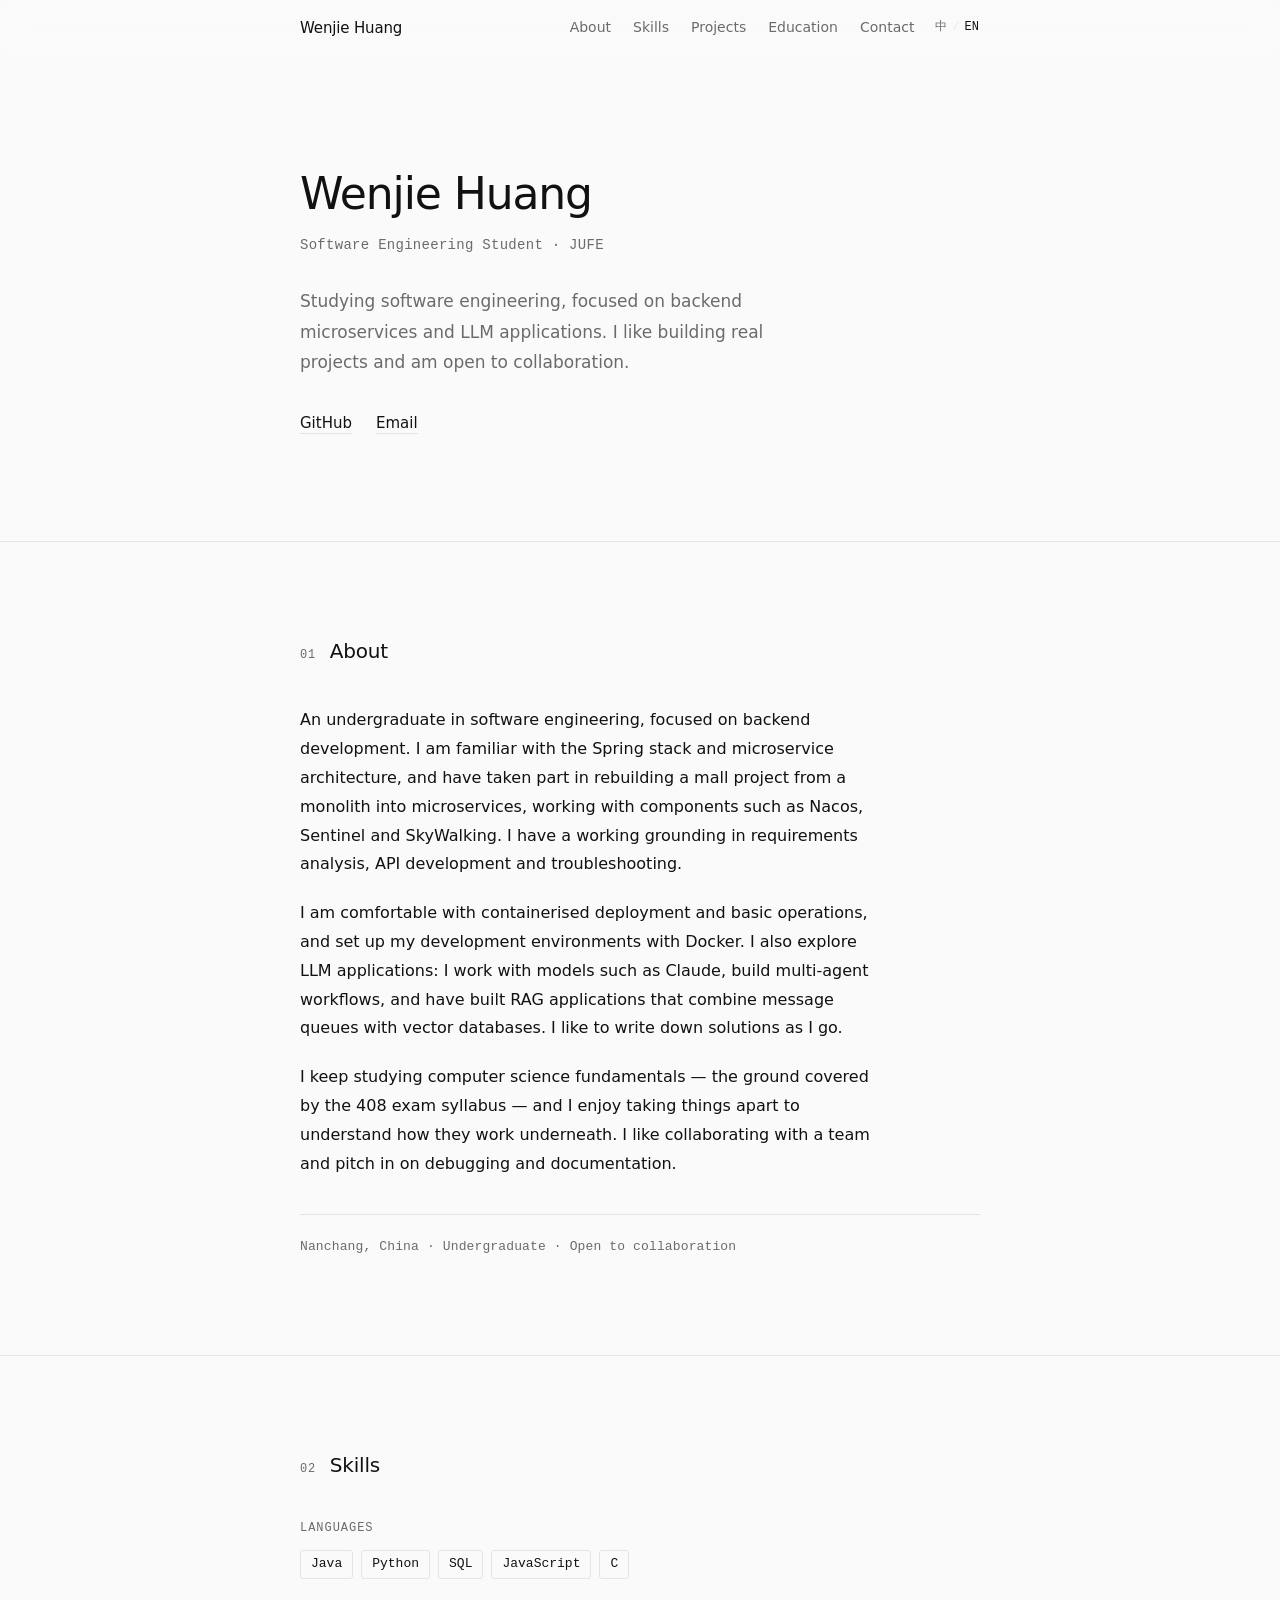
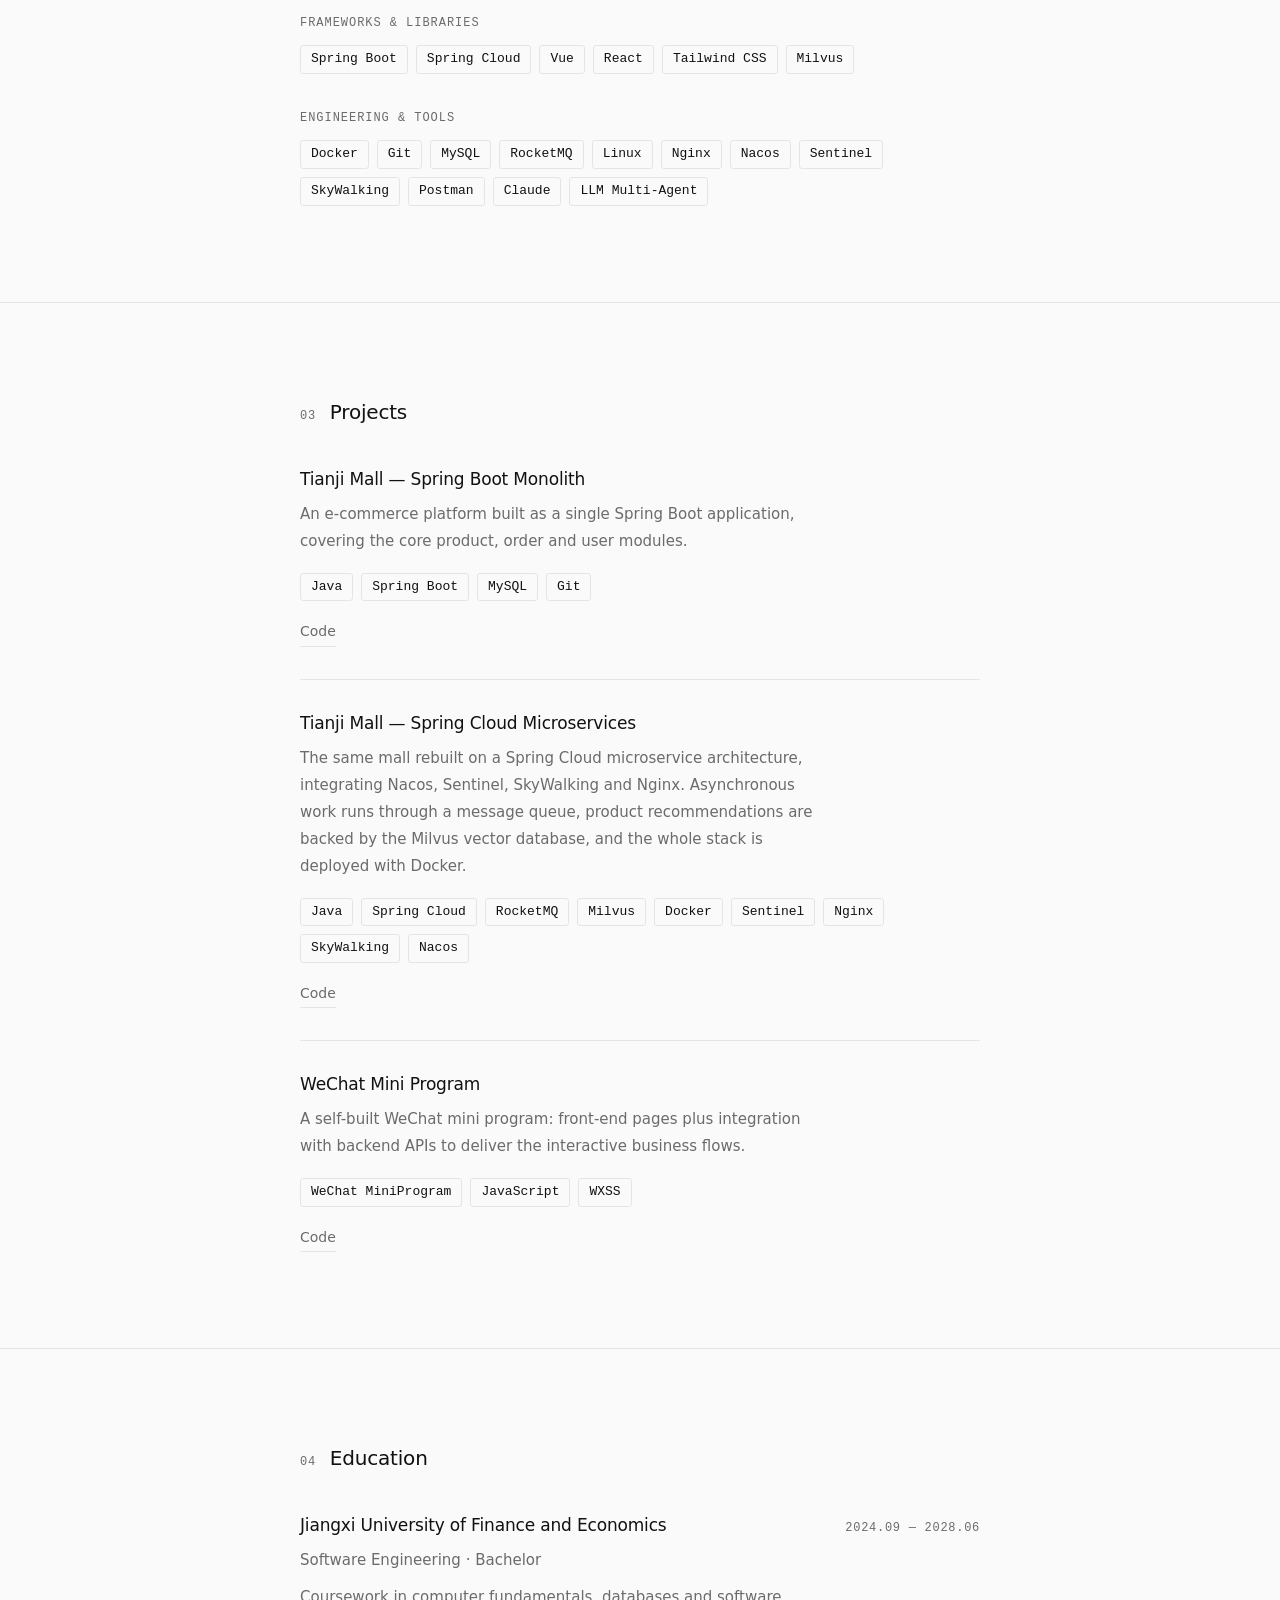
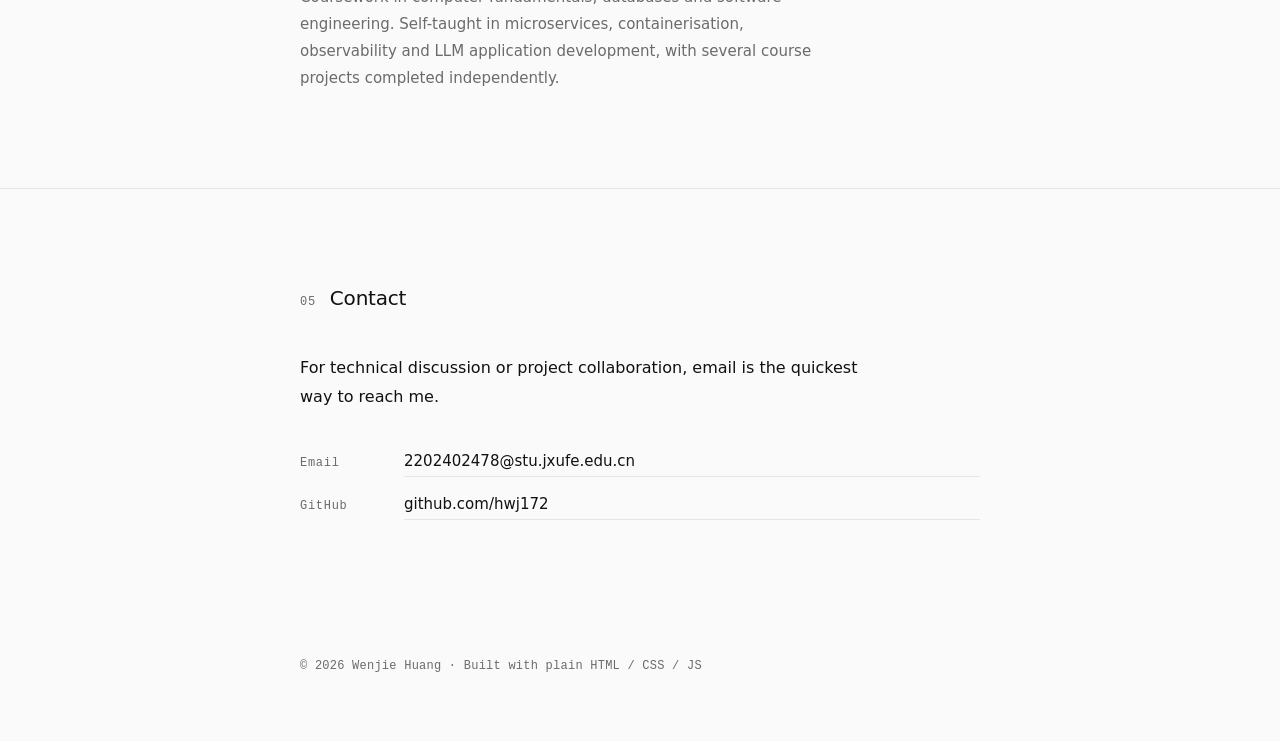
==== index.html @ eac15184 "fill in real content; add education section, 404 page and share card Content: replace every placehol" ====
<!DOCTYPE html>
<html lang="zh-CN">
<head>
<meta charset="UTF-8">
<meta name="viewport" content="width=device-width, initial-scale=1">
<title>黄文杰 · 软件工程在读本科生</title>
<meta name="description" content="黄文杰，江西财经大学软件工程在读本科生。方向为 Java 后端微服务与大模型应用开发，熟悉 Spring Cloud、Docker、RAG 与多智能体工作流。">
<meta name="author" content="黄文杰">

<!-- 规范链接：告诉搜索引擎哪个地址是正版，避免 github.io 与其他入口重复收录 -->
<link rel="canonical" href="https://hwj172.github.io/">

<!-- Open Graph：分享到微信 / Twitter / Slack 时的预览卡片。
     og:image 必须是绝对地址——相对路径很多爬虫不认，这是 og:image 失效最常见的原因。 -->
<meta property="og:type" content="website">
<meta property="og:site_name" content="黄文杰">
<meta property="og:locale" content="zh_CN">
<meta property="og:locale:alternate" content="en_US">
<meta property="og:url" content="https://hwj172.github.io/">
<meta property="og:title" content="黄文杰 · 软件工程在读本科生">
<meta property="og:description" content="Java 后端微服务与大模型应用开发。熟悉 Spring Cloud、Docker、RAG 与多智能体工作流。">
<meta property="og:image" content="https://hwj172.github.io/assets/img/og-cover.png">
<meta property="og:image:type" content="image/png">
<meta property="og:image:width" content="1200">
<meta property="og:image:height" content="630">
<meta property="og:image:alt" content="黄文杰 · 软件工程在读本科生">

<!-- Twitter 优先读自己的标签，缺了才回退到 og:*，所以显式写一遍更可靠 -->
<meta name="twitter:card" content="summary_large_image">
<meta name="twitter:title" content="黄文杰 · 软件工程在读本科生">
<meta name="twitter:description" content="Java 后端微服务与大模型应用开发。熟悉 Spring Cloud、Docker、RAG 与多智能体工作流。">
<meta name="twitter:image" content="https://hwj172.github.io/assets/img/og-cover.png">

<!-- 结构化数据：帮助搜索引擎把「黄文杰」识别成一个人而非一串关键词。
     中英名同时写入（name 中文、alternateName 英文），是搜索引擎偏好的形式，
     所以这里不跟随语言切换。故意不放 email，避免被爬虫批量收集。
     改动这里的姓名 / 职位 / 所在地时，记得跟页面正文保持一致。 -->
<script type="application/ld+json">
{
  "@context": "https://schema.org",
  "@type": "Person",
  "name": "黄文杰",
  "alternateName": "Wenjie Huang",
  "jobTitle": "软件工程在读本科生",
  "description": "Java 后端微服务与大模型应用开发，熟悉 Spring Cloud、Docker、RAG 与多智能体工作流。",
  "url": "https://hwj172.github.io/",
  "image": "https://hwj172.github.io/assets/img/og-cover.png",
  "sameAs": [
    "https://github.com/hwj172"
  ],
  "affiliation": {
    "@type": "EducationalOrganization",
    "name": "江西财经大学",
    "alternateName": "Jiangxi University of Finance and Economics"
  },
  "address": {
    "@type": "PostalAddress",
    "addressLocality": "南昌",
    "addressCountry": "CN"
  }
}
</script>

<meta name="theme-color" content="#FAFAFA" media="(prefers-color-scheme: light)">
<meta name="theme-color" content="#0E0E0E" media="(prefers-color-scheme: dark)">

<link rel="icon" href="./assets/img/favicon.svg" type="image/svg+xml">
<link rel="stylesheet" href="./assets/css/style.css">

<!-- 标记 JS 可用：没有它时 .reveal 元素保持可见，避免脚本失效导致整页空白 -->
<script>document.documentElement.classList.add('js');</script>
</head>
<body>

<a class="skip-link" href="#main" data-i18n="a11y.skip">跳到主要内容</a>

<!-- ══════════ 导航 ══════════ -->
<header class="nav" id="nav">
  <div class="container nav-inner">
    <a class="brand" href="#top" data-i18n="nav.brand">黄文杰</a>

    <nav class="nav-links" aria-label="主导航">
      <a href="#about"     data-i18n="nav.about">关于</a>
      <a href="#skills"    data-i18n="nav.skills">技能</a>
      <a href="#projects"  data-i18n="nav.projects">项目</a>
      <a href="#education" data-i18n="nav.education">教育</a>
      <a href="#contact"   data-i18n="nav.contact">联系</a>
    </nav>

    <div class="lang-switch" role="group" aria-label="语言切换 / Language">
      <button type="button" class="lang-btn" data-lang="zh" aria-pressed="true">中</button>
      <span class="lang-sep" aria-hidden="true">/</span>
      <button type="button" class="lang-btn" data-lang="en" aria-pressed="false">EN</button>
    </div>
  </div>
</header>

<main id="main">

  <!-- ══════════ 首屏 ══════════ -->
  <section class="hero" id="top">
    <div class="container">
      <h1 class="hero-name" data-i18n="hero.name">黄文杰</h1>
      <p class="hero-role" data-i18n="hero.role">江西财经大学 · 软件工程在读</p>
      <p class="hero-intro" data-i18n="hero.intro">
        软件工程在读，深耕后端微服务与大模型应用开发，乐于实践项目，寻找技术合作机会。
      </p>
      <ul class="hero-links">
        <li><a class="link" href="https://github.com/hwj172" target="_blank" rel="noopener">GitHub</a></li>
        <li><a class="link" href="mailto:2202402478@stu.jxufe.edu.cn" data-i18n="hero.email">邮箱</a></li>
      </ul>
    </div>
  </section>

  <!-- ══════════ 01 关于 ══════════ -->
  <section class="section" id="about">
    <div class="container">
      <div class="section-head reveal">
        <span class="section-index">01</span>
        <h2 class="section-title" data-i18n="about.title">关于我</h2>
      </div>

      <div class="prose reveal">
        <p data-i18n="about.p1">
          软件工程本科在读，主攻后端开发，熟悉 Spring 全家桶与微服务架构，参与过商城类项目从单体到微服务的改造，熟练使用 Nacos、Sentinel、SkyWalking 等组件，具备基础的需求分析、接口开发与问题排查能力。
        </p>
        <p data-i18n="about.p2">
          熟悉容器化部署与基础运维，使用 Docker 搭建开发环境；研究大模型应用，熟练使用 Claude 等大模型，搭建多智能体工作流，结合消息队列、向量数据库搭建 RAG 应用，习惯在项目中沉淀问题解决方案。
        </p>
        <p data-i18n="about.p3">
          持续学习计算机专业基础与 408 相关知识，喜欢拆解底层原理，乐于和团队协作开发，积极参与项目调试、文档整理工作。
        </p>
      </div>

      <p class="meta-line reveal" data-i18n="about.meta">
        江西南昌 · 在读本科 · 开放项目合作机会
      </p>
    </div>
  </section>

  <!-- ══════════ 02 技能 ══════════ -->
  <section class="section" id="skills">
    <div class="container">
      <div class="section-head reveal">
        <span class="section-index">02</span>
        <h2 class="section-title" data-i18n="skills.title">技能</h2>
      </div>

      <div class="skill-grid reveal">
        <div class="skill-group">
          <h3 class="skill-group-title" data-i18n="skills.languages">语言</h3>
          <ul class="tags">
            <li class="tag">Java</li>
            <li class="tag">Python</li>
            <li class="tag">SQL</li>
            <li class="tag">JavaScript</li>
            <li class="tag">C</li>
          </ul>
        </div>

        <div class="skill-group">
          <h3 class="skill-group-title" data-i18n="skills.frameworks">框架与库</h3>
          <ul class="tags">
            <li class="tag">Spring Boot</li>
            <li class="tag">Spring Cloud</li>
            <li class="tag">Vue</li>
            <li class="tag">React</li>
            <li class="tag">Tailwind CSS</li>
            <li class="tag">Milvus</li>
          </ul>
        </div>

        <div class="skill-group">
          <h3 class="skill-group-title" data-i18n="skills.tools">工程与工具</h3>
          <ul class="tags">
            <li class="tag">Docker</li>
            <li class="tag">Git</li>
            <li class="tag">MySQL</li>
            <li class="tag">RocketMQ</li>
            <li class="tag">Linux</li>
            <li class="tag">Nginx</li>
            <li class="tag">Nacos</li>
            <li class="tag">Sentinel</li>
            <li class="tag">SkyWalking</li>
            <li class="tag">Postman</li>
            <li class="tag">Claude</li>
            <li class="tag">LLM Multi-Agent</li>
          </ul>
        </div>
      </div>
    </div>
  </section>

  <!-- ══════════ 03 项目 ══════════ -->
  <section class="section" id="projects">
    <div class="container">
      <div class="section-head reveal">
        <span class="section-index">03</span>
        <h2 class="section-title" data-i18n="projects.title">项目</h2>
      </div>

      <!-- 增删项目：复制整个 <article class="project"> 块即可 -->
      <div class="project-list">

        <article class="project reveal">
          <h3 class="project-title" data-i18n="projects.p1.title">天机商城 SpringBoot 单体版</h3>
          <p class="project-desc" data-i18n="projects.p1.desc">
            基于 Spring Boot 开发的单体电商平台，实现商品、订单、用户等基础电商业务模块。
          </p>
          <ul class="tags">
            <li class="tag">Java</li>
            <li class="tag">Spring Boot</li>
            <li class="tag">MySQL</li>
            <li class="tag">Git</li>
          </ul>
          <p class="project-links">
            <a class="link link-sm" href="https://github.com/hwj172" target="_blank" rel="noopener" data-i18n="projects.code">源码</a>
          </p>
        </article>

        <article class="project reveal">
          <h3 class="project-title" data-i18n="projects.p2.title">天机商城 SpringCloud 微服务版</h3>
          <p class="project-desc" data-i18n="projects.p2.desc">
            基于 Spring Cloud 微服务架构的电商系统，整合 Nacos、Sentinel、SkyWalking、Nginx，用消息队列做异步处理，接入 Milvus 向量库实现商品推荐，Docker 容器化部署。
          </p>
          <ul class="tags">
            <li class="tag">Java</li>
            <li class="tag">Spring Cloud</li>
            <li class="tag">RocketMQ</li>
            <li class="tag">Milvus</li>
            <li class="tag">Docker</li>
            <li class="tag">Sentinel</li>
            <li class="tag">Nginx</li>
            <li class="tag">SkyWalking</li>
            <li class="tag">Nacos</li>
          </ul>
          <p class="project-links">
            <a class="link link-sm" href="https://github.com/hwj172" target="_blank" rel="noopener" data-i18n="projects.code">源码</a>
          </p>
        </article>

        <article class="project reveal">
          <h3 class="project-title" data-i18n="projects.p3.title">微信小程序应用</h3>
          <p class="project-desc" data-i18n="projects.p3.desc">
            自研微信小程序，完成前端页面开发与后端接口联调，实现业务交互功能。
          </p>
          <ul class="tags">
            <li class="tag">WeChat MiniProgram</li>
            <li class="tag">JavaScript</li>
            <li class="tag">WXSS</li>
          </ul>
          <p class="project-links">
            <a class="link link-sm" href="https://github.com/hwj172" target="_blank" rel="noopener" data-i18n="projects.code">源码</a>
          </p>
        </article>

      </div>
    </div>
  </section>

  <!-- ══════════ 04 教育 ══════════ -->
  <!-- 增删经历：复制整个 <article class="edu"> 块即可。
       时间建议写成「2024.09 — 2028.06」这种格式，它会用等宽字体显示。
       data-i18n 的 key 必须唯一，英文译名补到 assets/js/i18n.js。 -->
  <section class="section" id="education">
    <div class="container">
      <div class="section-head reveal">
        <span class="section-index">04</span>
        <h2 class="section-title" data-i18n="education.title">教育</h2>
      </div>

      <div class="edu-list">

        <article class="edu reveal">
          <div class="edu-head">
            <h3 class="edu-school" data-i18n="education.e1.school">江西财经大学</h3>
            <span class="edu-period" data-i18n="education.e1.period">2024.09 — 2028.06</span>
          </div>
          <p class="edu-degree" data-i18n="education.e1.degree">软件工程 · 本科</p>
          <p class="edu-note" data-i18n="education.e1.note">
            在校学习计算机基础、数据库与软件工程；自主学习微服务、容器化、可观测性与大模型应用技术，独立完成多个课程项目。
          </p>
        </article>

      </div>
    </div>
  </section>

  <!-- ══════════ 05 联系 ══════════ -->
  <section class="section" id="contact">
    <div class="container">
      <div class="section-head reveal">
        <span class="section-index">05</span>
        <h2 class="section-title" data-i18n="contact.title">联系</h2>
      </div>

      <p class="prose reveal" data-i18n="contact.lead">
        欢迎就技术交流、项目合作联系我，邮件是最快的方式。
      </p>

      <ul class="contact-list reveal">
        <li>
          <span class="contact-label" data-i18n="contact.email">邮箱</span>
          <a class="link" href="mailto:2202402478@stu.jxufe.edu.cn">2202402478@stu.jxufe.edu.cn</a>
        </li>
        <li>
          <span class="contact-label">GitHub</span>
          <a class="link" href="https://github.com/hwj172" target="_blank" rel="noopener">github.com/hwj172</a>
        </li>
      </ul>
    </div>
  </section>

</main>

<footer class="footer">
  <div class="container">
    <p class="footer-note">
      © <span id="year">2026</span>
      <span data-i18n="footer.name">黄文杰</span>
      <span aria-hidden="true">·</span>
      <span data-i18n="footer.built">用纯 HTML / CSS / JS 构建</span>
    </p>
  </div>
</footer>

<script src="./assets/js/i18n.js"></script>
<script src="./assets/js/main.js"></script>
</body>
</html>
---- assets/css/style.css ----
/* ═══════════════════════════════════════════════
   黄文杰 · 个人主页
   极简克制：大量留白、黑白灰、细字重、仅淡入动效
   无外部依赖，字体全部走系统字体栈
   ═══════════════════════════════════════════════ */

/* ── 主题变量 ───────────────────────────────── */
:root {
  color-scheme: light dark;

  --bg:     #FAFAFA;
  --fg:     #111111;
  --muted:  #6B6B6B;
  --line:   #E5E5E5;
  --nav-bg: rgba(250, 250, 250, 0.82);

  --maxw:   680px;
  --gutter: 24px;

  --font-sans: -apple-system, BlinkMacSystemFont, "Segoe UI", "PingFang SC",
               "Hiragino Sans GB", "Microsoft YaHei", system-ui, sans-serif;
  --font-mono: ui-monospace, SFMono-Regular, "JetBrains Mono", Menlo,
               Consolas, "Liberation Mono", monospace;

  --ease: cubic-bezier(0.22, 0.61, 0.36, 1);
}

@media (prefers-color-scheme: dark) {
  :root {
    --bg:     #0E0E0E;
    --fg:     #EDEDED;
    --muted:  #8A8A8A;
    --line:   #222222;
    --nav-bg: rgba(14, 14, 14, 0.82);
  }
}

/* ── 基础 ───────────────────────────────────── */
*, *::before, *::after { box-sizing: border-box; }

html {
  scroll-behavior: smooth;
  /* 锚点跳转时避开吸顶导航 */
  scroll-padding-top: 88px;
  -webkit-text-size-adjust: 100%;
}

body {
  margin: 0;
  background: var(--bg);
  color: var(--fg);
  font-family: var(--font-sans);
  font-size: 16px;
  line-height: 1.8;
  font-weight: 400;
  -webkit-font-smoothing: antialiased;
  -moz-osx-font-smoothing: grayscale;
  text-rendering: optimizeLegibility;
}

h1, h2, h3 { margin: 0; font-weight: 500; line-height: 1.35; }
p { margin: 0; }
ul { margin: 0; padding: 0; list-style: none; }

a { color: inherit; }

.container {
  width: min(100% - var(--gutter) * 2, var(--maxw));
  margin-inline: auto;
}

/* ── 焦点与跳转链接 ─────────────────────────── */
:focus-visible {
  outline: 2px solid var(--fg);
  outline-offset: 3px;
  border-radius: 2px;
}

.skip-link {
  position: absolute;
  left: 50%;
  top: 8px;
  transform: translate(-50%, -200%);
  z-index: 100;
  padding: 8px 16px;
  background: var(--fg);
  color: var(--bg);
  font-size: 14px;
  text-decoration: none;
  border-radius: 4px;
  transition: transform 160ms var(--ease);
}
.skip-link:focus { transform: translate(-50%, 0); }

/* ── 链接样式：下划线细线，不用蓝色 ─────────── */
.link {
  text-decoration: none;
  border-bottom: 1px solid var(--line);
  padding-bottom: 1px;
  transition: border-color 160ms var(--ease);
}
.link:hover { border-color: var(--fg); }

.link-sm { font-size: 14px; color: var(--muted); }
.link-sm:hover { color: var(--fg); }

/* ═══════════ 导航 ═══════════ */
.nav {
  position: fixed;
  inset: 0 0 auto 0;
  z-index: 50;
  /* --nav-bg 是半透明底色，作为 backdrop-filter 不支持时的可靠回退 */
  background: var(--nav-bg);
  backdrop-filter: saturate(180%) blur(12px);
  -webkit-backdrop-filter: saturate(180%) blur(12px);
  border-bottom: 1px solid transparent;
  transition: border-color 200ms var(--ease);
}
.nav.is-scrolled { border-bottom-color: var(--line); }

.nav-inner {
  display: flex;
  align-items: center;
  gap: 20px;
  height: 56px;
}

.brand {
  font-size: 15px;
  font-weight: 500;
  letter-spacing: -0.01em;
  text-decoration: none;
  margin-right: auto;
}

.nav-links {
  display: flex;
  gap: 22px;
  font-size: 14px;
}
.nav-links a {
  color: var(--muted);
  text-decoration: none;
  transition: color 160ms var(--ease);
}
.nav-links a:hover { color: var(--fg); }
.nav-links a[aria-current="true"] { color: var(--fg); }

.lang-switch {
  display: flex;
  align-items: center;
  gap: 4px;
  font-family: var(--font-mono);
  font-size: 12px;
}
.lang-btn {
  appearance: none;
  background: none;
  border: 0;
  padding: 2px 1px;
  font: inherit;
  color: var(--muted);
  cursor: pointer;
  transition: color 160ms var(--ease);
}
.lang-btn:hover { color: var(--fg); }
.lang-btn[aria-pressed="true"] { color: var(--fg); }
.lang-sep { color: var(--line); }

/* ═══════════ 首屏 ═══════════ */
.hero {
  padding: 168px 0 104px;
}

.hero-name {
  font-size: 44px;
  font-weight: 500;
  letter-spacing: -0.025em;
  line-height: 1.2;
}

.hero-role {
  margin-top: 12px;
  font-family: var(--font-mono);
  font-size: 14px;
  letter-spacing: 0.02em;
  color: var(--muted);
}

.hero-intro {
  margin-top: 28px;
  max-width: 46ch;
  font-size: 17px;
  color: var(--muted);
}

.hero-links {
  display: flex;
  flex-wrap: wrap;
  gap: 8px 24px;
  margin-top: 32px;
  font-size: 15px;
}

/* ═══════════ 通用区块 ═══════════ */
.section {
  padding: 96px 0;
  border-top: 1px solid var(--line);
}

.section-head {
  display: flex;
  align-items: baseline;
  gap: 14px;
  margin-bottom: 40px;
}

.section-index {
  font-family: var(--font-mono);
  font-size: 12px;
  letter-spacing: 0.06em;
  color: var(--muted);
}

.section-title {
  font-size: 20px;
  font-weight: 500;
  letter-spacing: -0.01em;
}

.prose {
  max-width: 58ch;
  font-size: 16px;
  color: var(--fg);
}
.prose p + p { margin-top: 20px; }

.meta-line {
  margin-top: 36px;
  padding-top: 20px;
  border-top: 1px solid var(--line);
  font-family: var(--font-mono);
  font-size: 13px;
  letter-spacing: 0.01em;
  color: var(--muted);
}

/* ═══════════ 技能 ═══════════ */
.skill-grid {
  display: grid;
  gap: 36px;
}

.skill-group-title {
  font-family: var(--font-mono);
  font-size: 12px;
  font-weight: 400;
  letter-spacing: 0.08em;
  text-transform: uppercase;
  color: var(--muted);
  margin-bottom: 14px;
}

.tags {
  display: flex;
  flex-wrap: wrap;
  gap: 8px;
}

.tag {
  font-family: var(--font-mono);
  font-size: 13px;
  line-height: 1.6;
  padding: 3px 10px;
  border: 1px solid var(--line);
  border-radius: 3px;
  color: var(--fg);
  transition: border-color 160ms var(--ease);
}
.tag:hover { border-color: var(--muted); }

/* ═══════════ 项目 ═══════════ */
.project {
  padding-top: 32px;
  border-top: 1px solid var(--line);
}
.project:first-child { padding-top: 0; border-top: 0; }
.project + .project { margin-top: 32px; }

.project-title {
  font-size: 17px;
  font-weight: 500;
  letter-spacing: -0.01em;
}

.project-desc {
  margin-top: 10px;
  max-width: 54ch;
  font-size: 15px;
  color: var(--muted);
}

.project .tags { margin-top: 18px; }

.project-links {
  display: flex;
  gap: 20px;
  margin-top: 18px;
}

/* ═══════════ 教育 ═══════════ */
/* 结构与项目区一致：细线上分隔，避免引入新组件 */
.edu {
  padding-top: 32px;
  border-top: 1px solid var(--line);
}
.edu:first-child { padding-top: 0; border-top: 0; }
.edu + .edu { margin-top: 32px; }

.edu-head {
  display: flex;
  align-items: baseline;
  justify-content: space-between;
  flex-wrap: wrap;
  gap: 4px 16px;
}

.edu-school {
  font-size: 17px;
  font-weight: 500;
  letter-spacing: -0.01em;
}

.edu-period {
  flex-shrink: 0;
  font-family: var(--font-mono);
  font-size: 12px;
  letter-spacing: 0.06em;
  color: var(--muted);
  white-space: nowrap;
}

.edu-degree {
  margin-top: 8px;
  font-size: 15px;
  color: var(--muted);
}

.edu-note {
  margin-top: 10px;
  max-width: 54ch;
  font-size: 15px;
  color: var(--muted);
}

.edu .tags { margin-top: 16px; }

/* ═══════════ 联系 ═══════════ */
.contact-list {
  display: grid;
  gap: 14px;
  margin-top: 36px;
  font-size: 15px;
}

.contact-list li {
  display: grid;
  grid-template-columns: 88px 1fr;
  gap: 16px;
  align-items: baseline;
}

.contact-label {
  font-family: var(--font-mono);
  font-size: 12px;
  letter-spacing: 0.06em;
  color: var(--muted);
}

/* ═══════════ 页脚 ═══════════ */
.footer {
  padding: 40px 0 64px;
}

.footer-note {
  font-family: var(--font-mono);
  font-size: 12px;
  letter-spacing: 0.02em;
  color: var(--muted);
}

/* ═══════════ 滚动淡入 ═══════════ */
/* 通过 .js 前缀保证：脚本未执行时内容依然可见 */
.js .reveal {
  opacity: 0;
  transform: translateY(8px);
}
.js .reveal.is-visible {
  opacity: 1;
  transform: none;
  transition: opacity 240ms var(--ease), transform 240ms var(--ease);
}

/* ═══════════ 响应式 ═══════════ */
@media (max-width: 640px) {
  :root { --gutter: 20px; }

  html { scroll-padding-top: 72px; }

  .nav-inner { gap: 12px; }
  .nav-links { gap: 14px; font-size: 13px; }
  .brand { font-size: 14px; }

  .hero { padding: 120px 0 64px; }
  .hero-name { font-size: 32px; }
  .hero-intro { font-size: 16px; margin-top: 22px; }

  .section { padding: 64px 0; }
  .section-head { margin-bottom: 28px; }
  .section-title { font-size: 18px; }

  .contact-list li {
    grid-template-columns: 1fr;
    gap: 4px;
  }
}

/* 小屏导航：导航项加到 5 个后，英文标签（About/Skills/Projects/Education/Contact）
   加 "Wenjie Huang" 品牌名会超出可用宽度——实测 375px 溢出约 10px、320px 溢出约 110px。
   导航栏的姓名与首屏大标题重复，这里让位给导航链接。
   注意 .nav-links 要补上 margin-right:auto 接替 .brand 的撑开作用，否则整组会靠左。 */
@media (max-width: 480px) {
  .brand { display: none; }
  .nav-links { margin-right: auto; }
}

/* 极窄屏（320px 级安卓机）：字号与间距再收一档，避免换行 */
@media (max-width: 380px) {
  .nav-links { gap: 10px; font-size: 12px; }
}

@media (max-width: 340px) {
  .nav-links { gap: 8px; font-size: 11px; }
  .lang-switch { font-size: 11px; }
}

/* ═══════════ 动效降级 ═══════════ */
@media (prefers-reduced-motion: reduce) {
  html { scroll-behavior: auto; }

  .js .reveal,
  .js .reveal.is-visible {
    opacity: 1;
    transform: none;
    transition: none;
  }

  *, *::before, *::after {
    animation-duration: 0.01ms !important;
    transition-duration: 0.01ms !important;
  }
}

/* ═══════════ 打印 ═══════════ */
@media print {
  .nav, .lang-switch, .skip-link { display: none; }
  .js .reveal { opacity: 1; transform: none; }
  body { background: #fff; color: #000; }
  .section { padding: 24px 0; page-break-inside: avoid; }
}
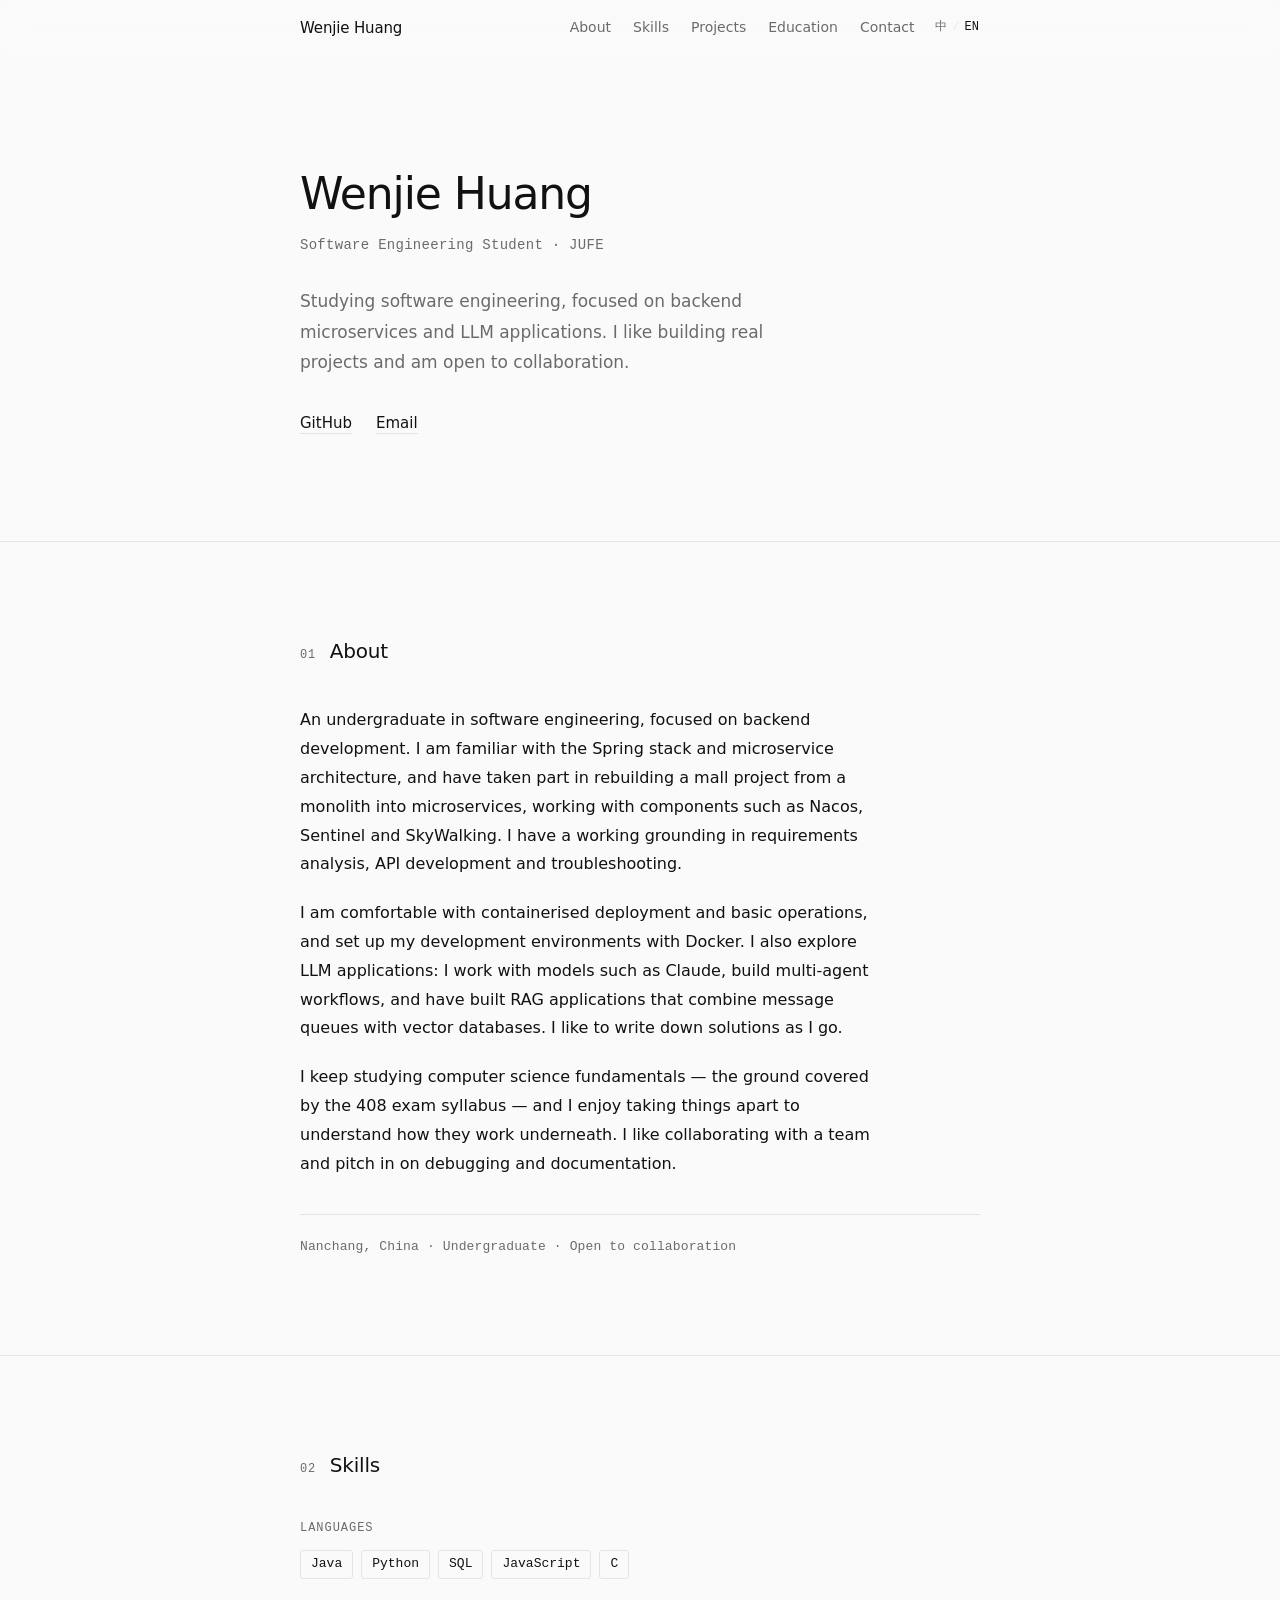
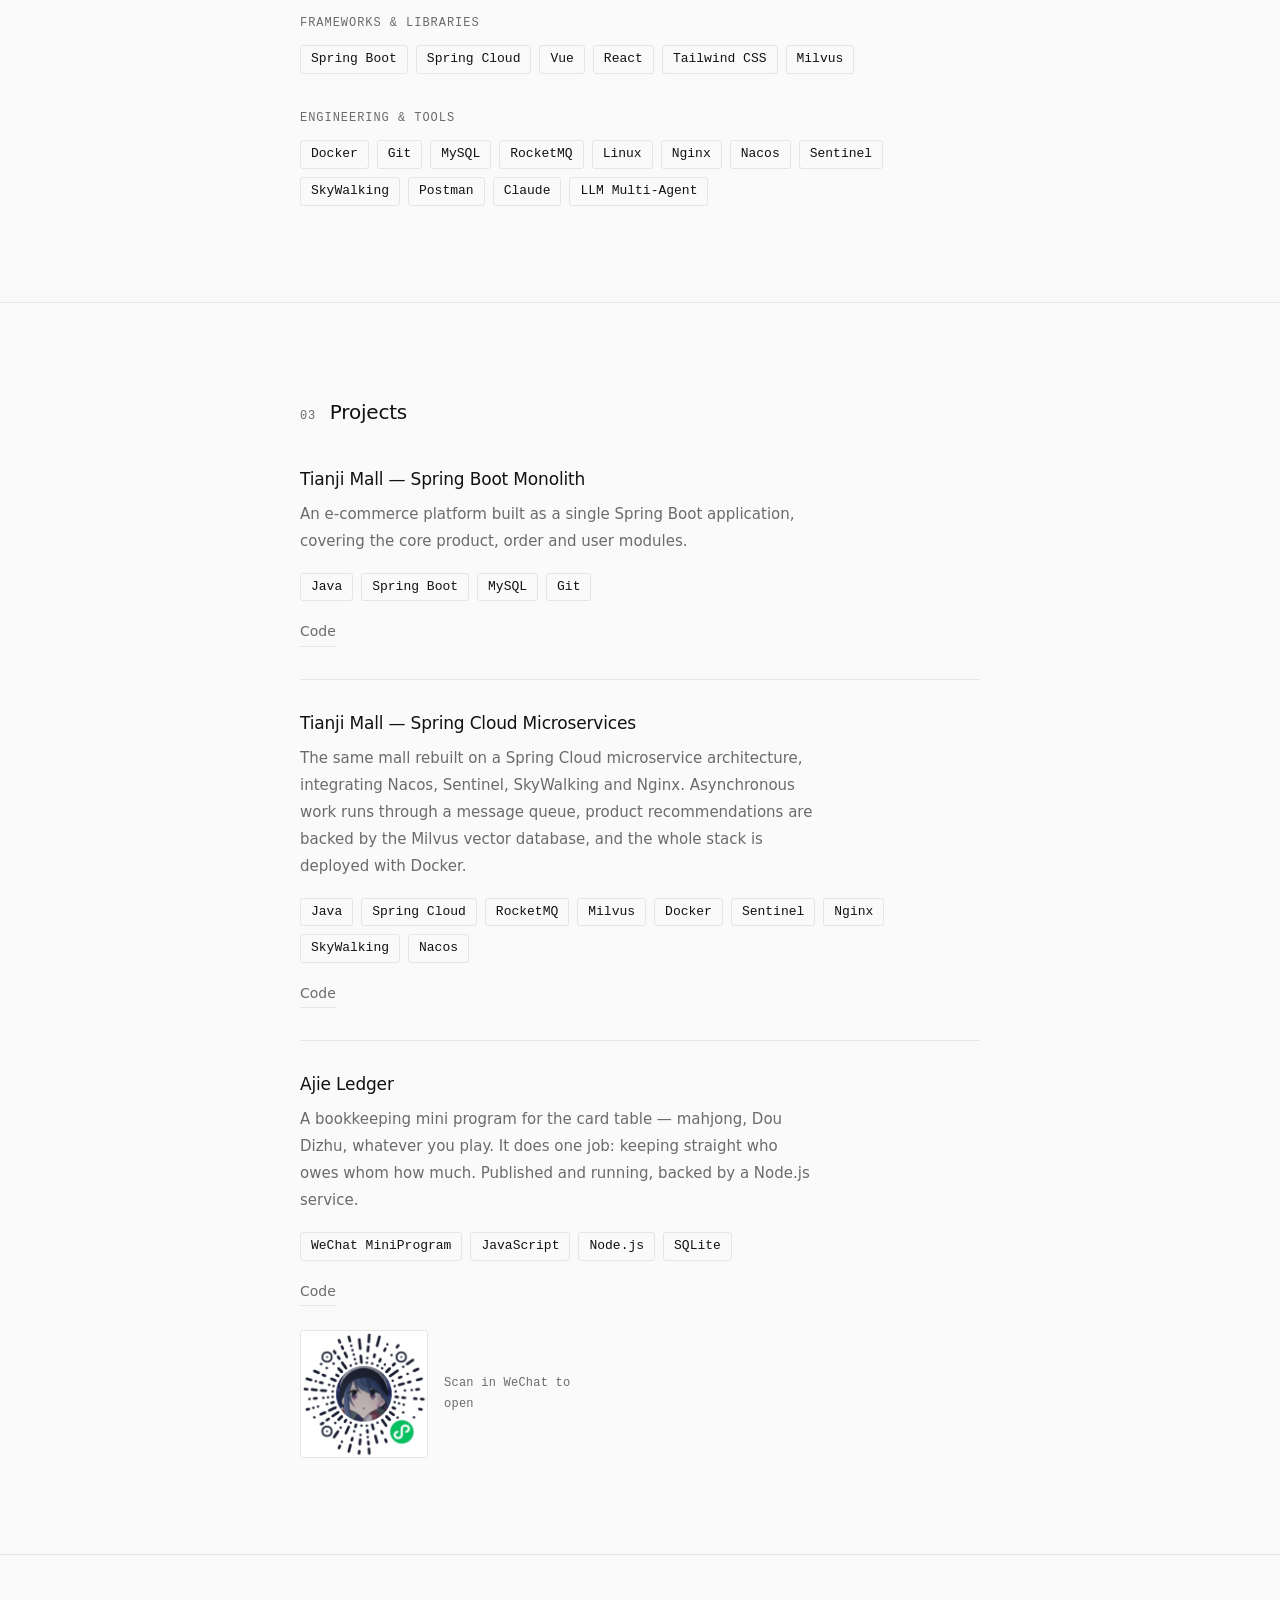
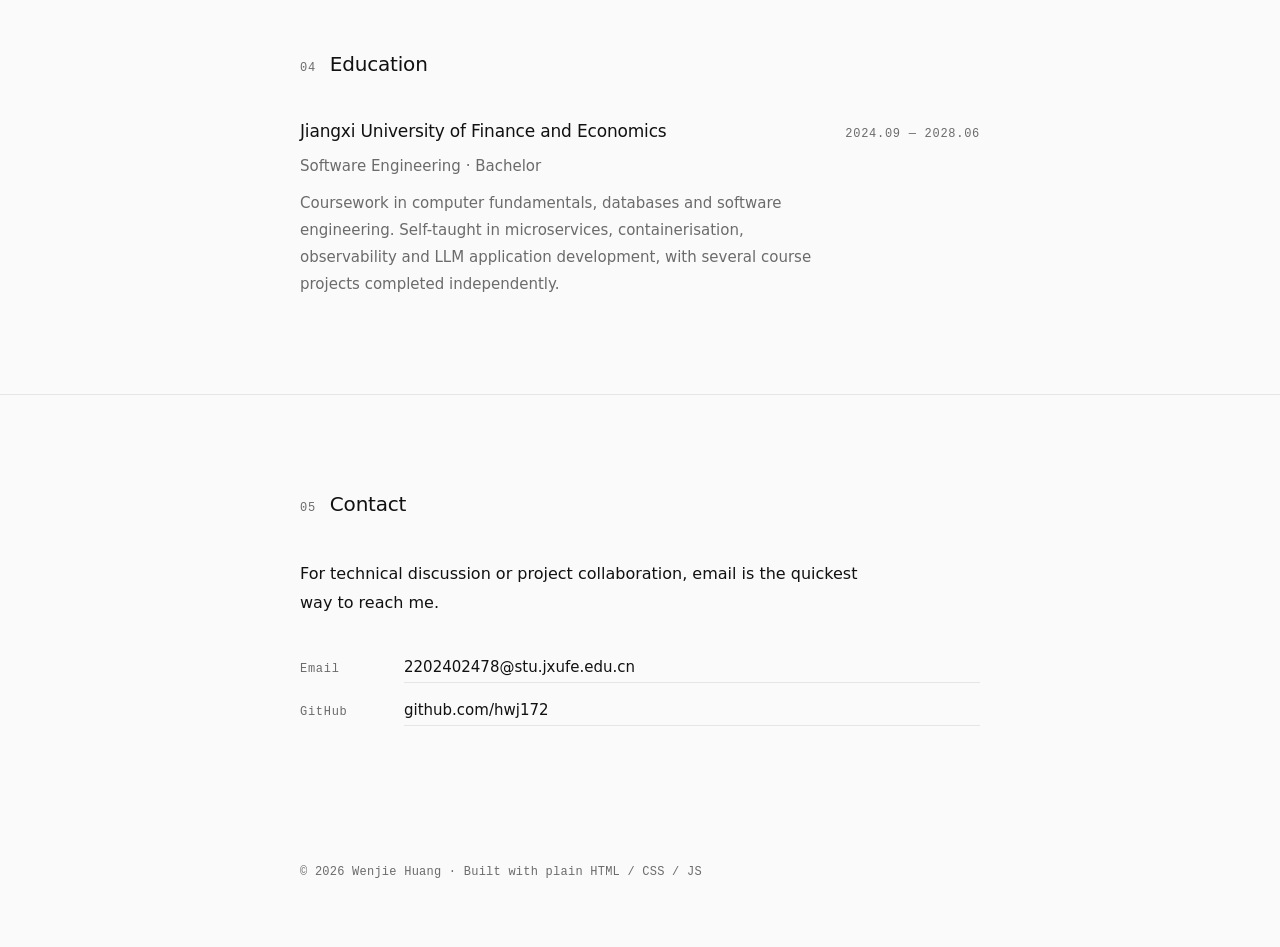
==== commit 63ec69e1: "Show the Ajie Ledger mini program with its QR code Rename the third project from the placeholder "We" ====
--- a/index.html
+++ b/index.html
@@ -214,7 +214,7 @@
             <li class="tag">Git</li>
           </ul>
           <p class="project-links">
-            <a class="link link-sm" href="https://github.com/hwj172" target="_blank" rel="noopener" data-i18n="projects.code">源码</a>
+            <a class="link link-sm" href="https://github.com/hwj172/tianji-mall-boot" target="_blank" rel="noopener" data-i18n="projects.code">源码</a>
           </p>
         </article>
 
@@ -235,23 +235,34 @@
             <li class="tag">Nacos</li>
           </ul>
           <p class="project-links">
-            <a class="link link-sm" href="https://github.com/hwj172" target="_blank" rel="noopener" data-i18n="projects.code">源码</a>
+            <a class="link link-sm" href="https://github.com/hwj172/tianji-mall" target="_blank" rel="noopener" data-i18n="projects.code">源码</a>
           </p>
         </article>
 
         <article class="project reveal">
-          <h3 class="project-title" data-i18n="projects.p3.title">微信小程序应用</h3>
+          <h3 class="project-title" data-i18n="projects.p3.title">阿杰记账</h3>
           <p class="project-desc" data-i18n="projects.p3.desc">
-            自研微信小程序，完成前端页面开发与后端接口联调，实现业务交互功能。
+            给牌桌上的人用的记账小程序。麻将、斗地主、跑得快都行，只做一件事：记清谁付给谁多少钱。已发布上线，配套一套 Node.js 后端。
           </p>
           <ul class="tags">
             <li class="tag">WeChat MiniProgram</li>
             <li class="tag">JavaScript</li>
-            <li class="tag">WXSS</li>
+            <li class="tag">Node.js</li>
+            <li class="tag">SQLite</li>
           </ul>
           <p class="project-links">
-            <a class="link link-sm" href="https://github.com/hwj172" target="_blank" rel="noopener" data-i18n="projects.code">源码</a>
-          </p>
+            <a class="link link-sm" href="https://github.com/hwj172/ajie-jizhang" target="_blank" rel="noopener" data-i18n="projects.code">源码</a>
+          </p>
+
+          <figure class="qr">
+            <img class="qr-img" src="./assets/img/qr-ajie-jizhang.jpg"
+                 width="258" height="258" loading="lazy"
+                 alt="阿杰记账小程序码，用微信扫码即可使用">
+            <!-- 这里不能写 <br>：i18n.js 用 textContent 替换文案，会把标签吃掉 -->
+            <figcaption class="qr-caption" data-i18n="projects.p3.qr">
+              微信扫码直接使用
+            </figcaption>
+          </figure>
         </article>
 
       </div>
--- a/assets/css/style.css
+++ b/assets/css/style.css
@@ -308,6 +308,34 @@
   margin-top: 18px;
 }
 
+/* 小程序码。深色模式下也必须保持浅底——二维码靠明暗对比才扫得出来，
+   所以这里给固定白底，不跟随主题变量。 */
+.qr {
+  display: flex;
+  align-items: center;
+  gap: 16px;
+  margin: 24px 0 0;
+}
+
+.qr-img {
+  display: block;
+  flex-shrink: 0;           /* 窄屏下不许被 flex 压小，否则码扫不出来 */
+  width: 128px;
+  height: 128px;
+  border: 1px solid var(--line);
+  border-radius: 4px;
+  background: #fff;
+}
+
+.qr-caption {
+  max-width: 18ch;          /* 中文一行放得下；英文较长时自然折行 */
+  font-family: var(--font-mono);
+  font-size: 12px;
+  line-height: 1.8;
+  letter-spacing: 0.02em;
+  color: var(--muted);
+}
+
 /* ═══════════ 教育 ═══════════ */
 /* 结构与项目区一致：细线上分隔，避免引入新组件 */
 .edu {
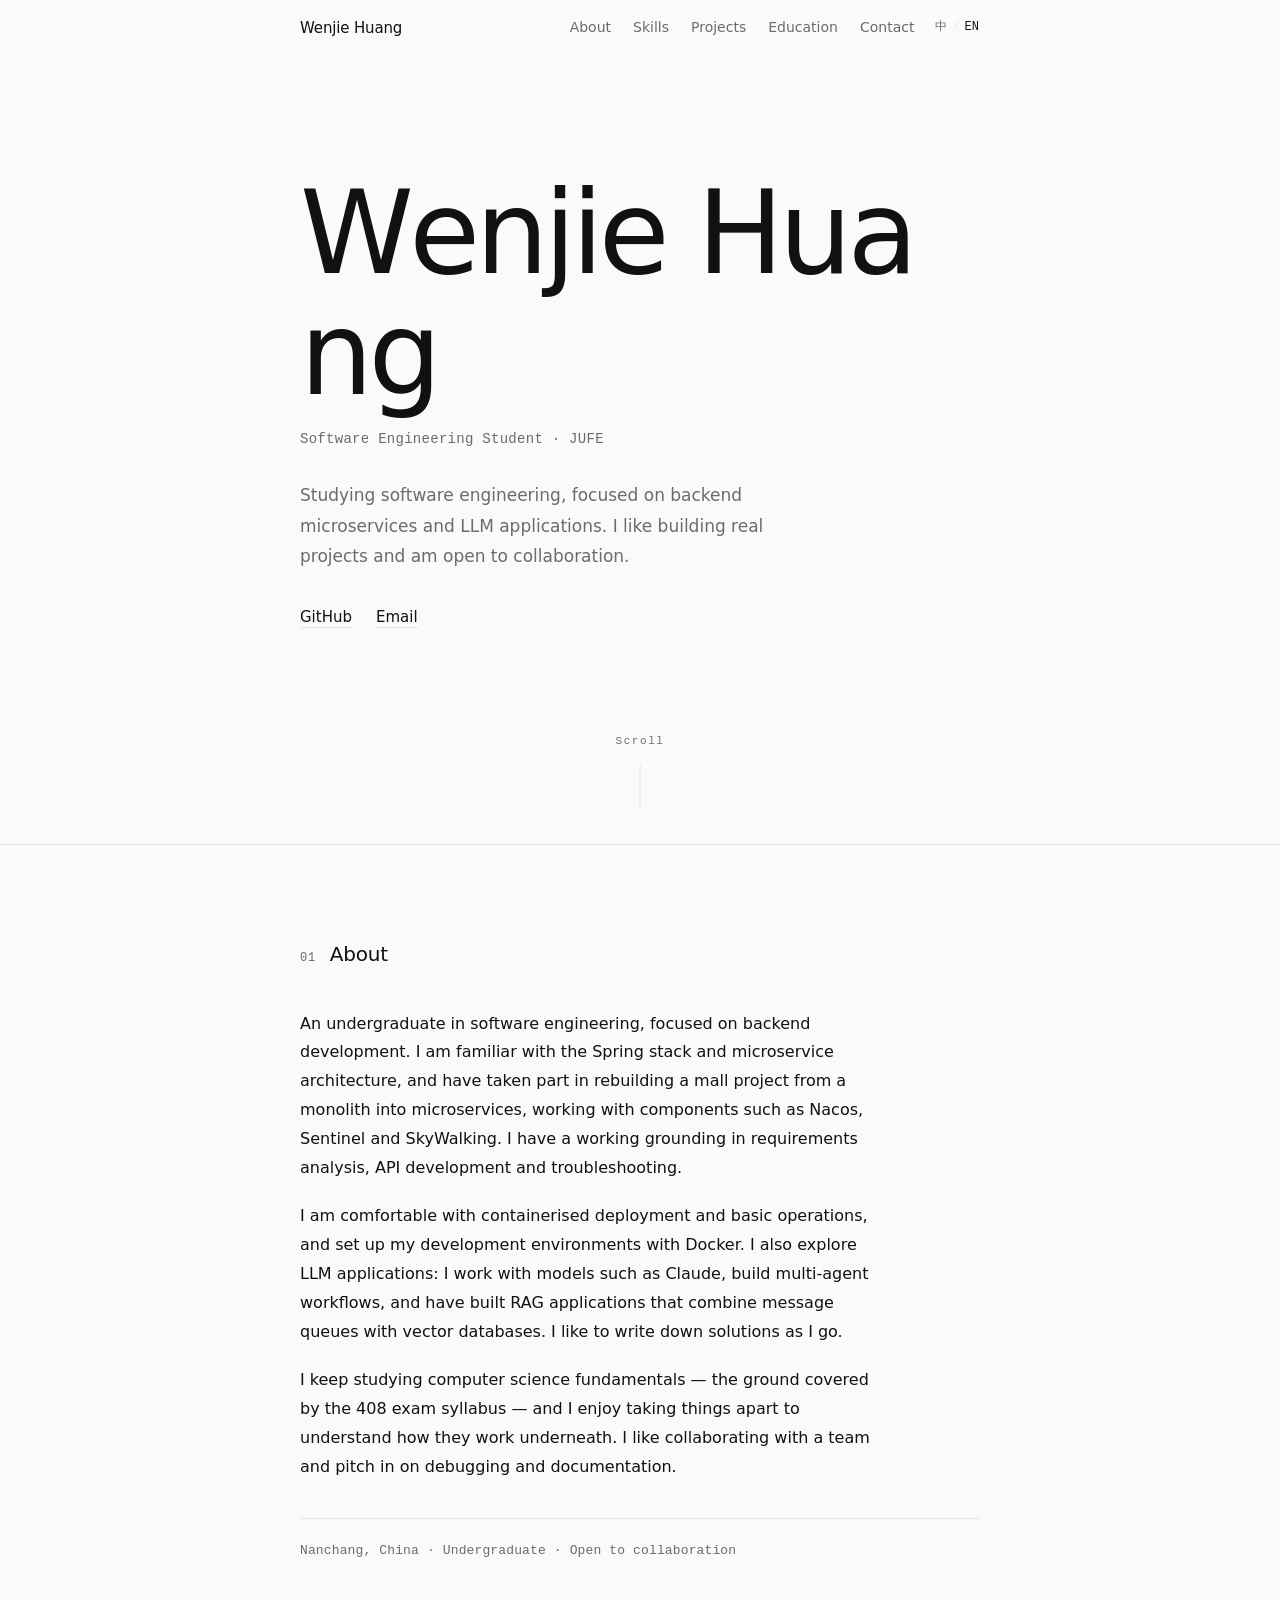
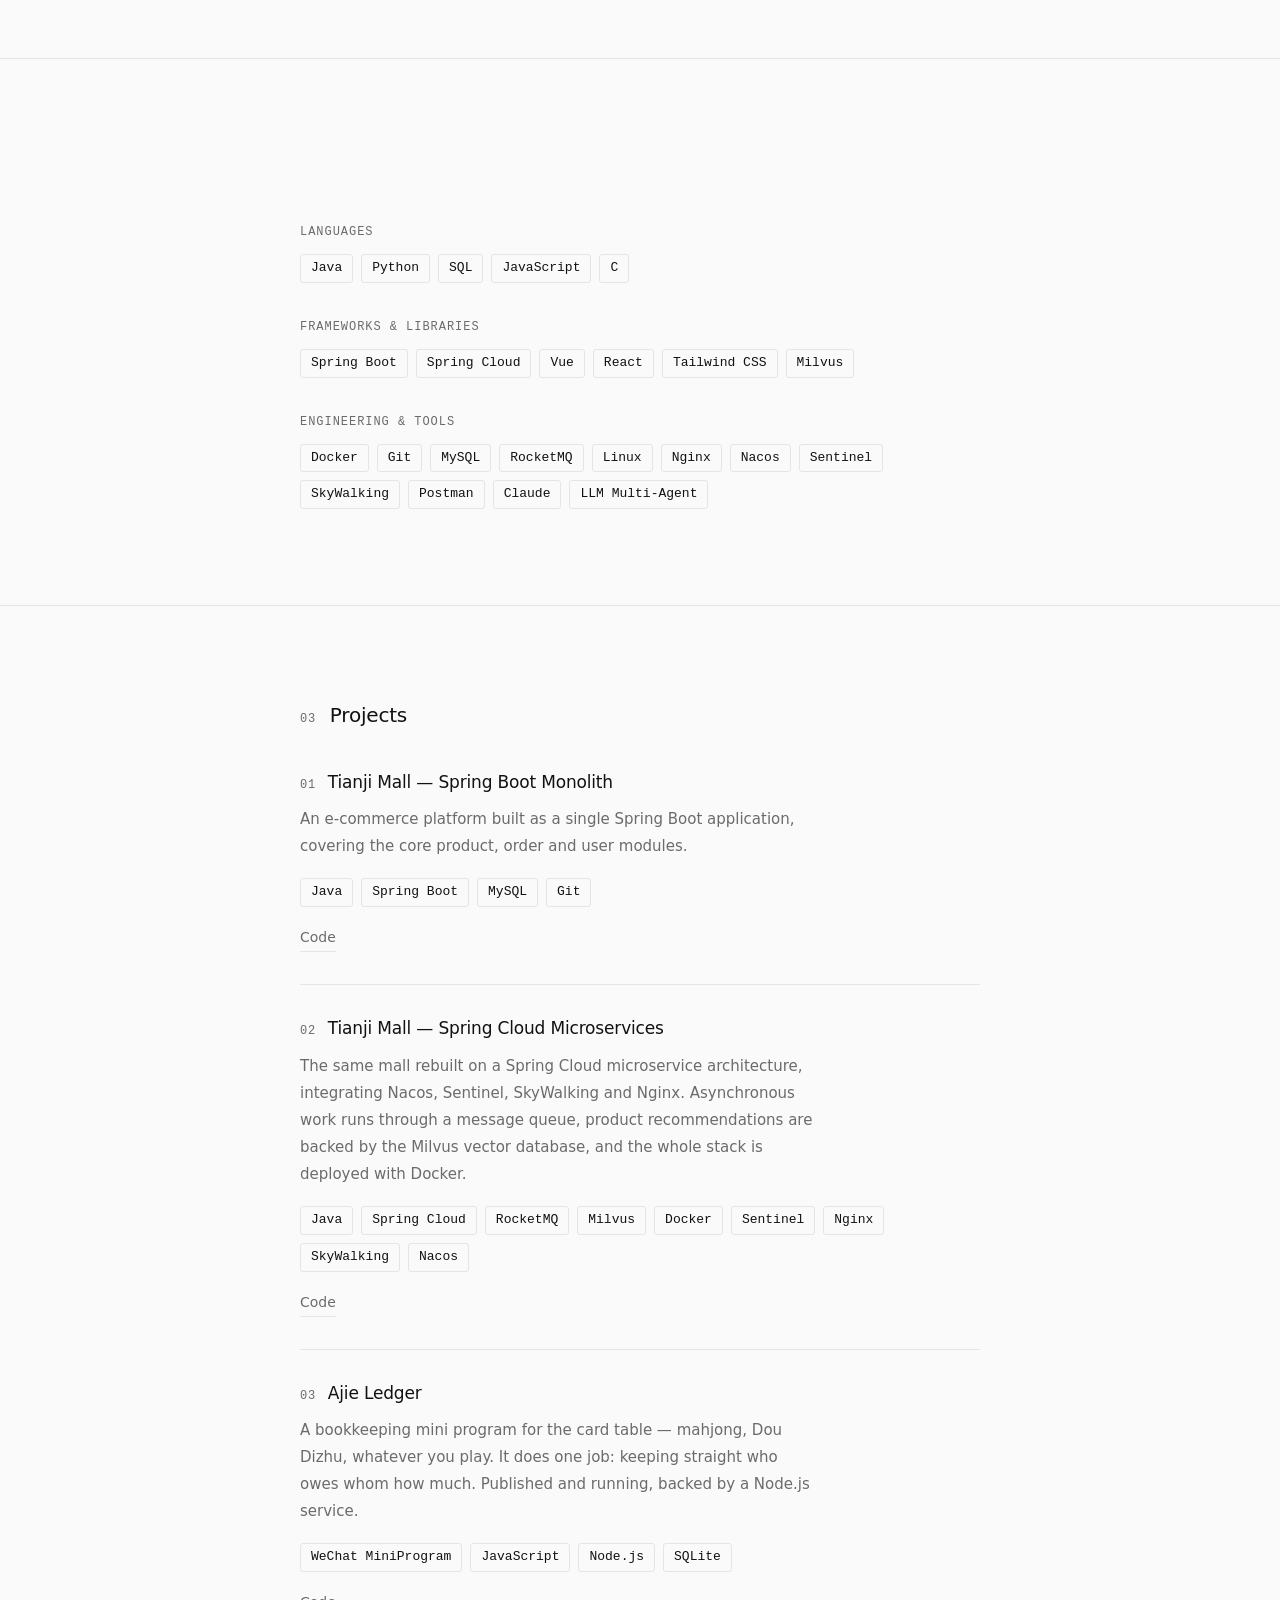
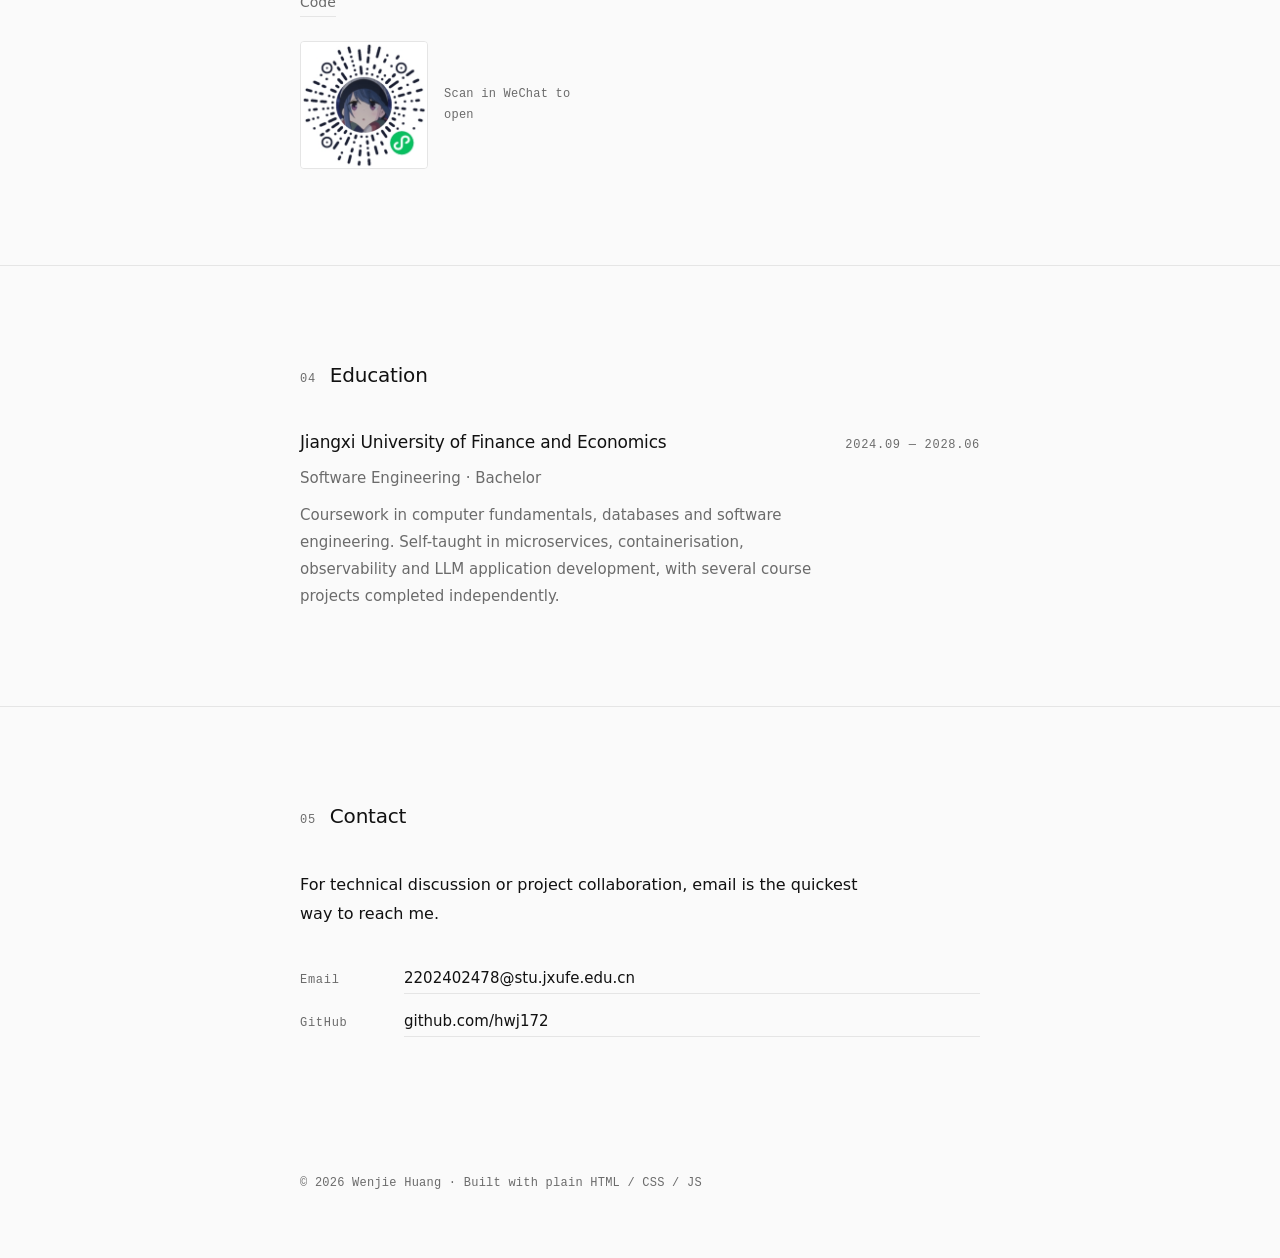
==== commit 49a0ba17: "Add scroll-driven motion, hand-written with no dependencies Rework the hero into a full-height secti" ====
--- a/index.html
+++ b/index.html
@@ -67,12 +67,27 @@
 <link rel="icon" href="./assets/img/favicon.svg" type="image/svg+xml">
 <link rel="stylesheet" href="./assets/css/style.css">
 
-<!-- 标记 JS 可用：没有它时 .reveal 元素保持可见，避免脚本失效导致整页空白 -->
-<script>document.documentElement.classList.add('js');</script>
+<!-- .js 前缀让 .reveal 默认隐藏、交给 motion.js 播入场。
+     3 秒保险：动效模块若未接管就摘掉这个类，否则内容会永远停在 opacity:0。 -->
+<script>
+  document.documentElement.classList.add('js');
+  setTimeout(function () {
+    if (!document.documentElement.hasAttribute('data-motion-ready')) {
+      document.documentElement.classList.remove('js');
+    }
+  }, 3000);
+</script>
 </head>
 <body>
 
 <a class="skip-link" href="#main" data-i18n="a11y.skip">跳到主要内容</a>
+
+<div class="scroll-progress" aria-hidden="true"><span class="scroll-progress-bar"></span></div>
+
+<aside class="rail" aria-hidden="true">
+  <span class="rail-num">01</span>
+  <span class="rail-line"><span class="rail-fill"></span></span>
+</aside>
 
 <!-- ══════════ 导航 ══════════ -->
 <header class="nav" id="nav">
@@ -99,7 +114,7 @@
 
   <!-- ══════════ 首屏 ══════════ -->
   <section class="hero" id="top">
-    <div class="container">
+    <div class="container hero-inner">
       <h1 class="hero-name" data-i18n="hero.name">黄文杰</h1>
       <p class="hero-role" data-i18n="hero.role">江西财经大学 · 软件工程在读</p>
       <p class="hero-intro" data-i18n="hero.intro">
@@ -109,6 +124,11 @@
         <li><a class="link" href="https://github.com/hwj172" target="_blank" rel="noopener">GitHub</a></li>
         <li><a class="link" href="mailto:2202402478@stu.jxufe.edu.cn" data-i18n="hero.email">邮箱</a></li>
       </ul>
+    </div>
+
+    <div class="hero-cue" aria-hidden="true">
+      <span class="hero-cue-text" data-i18n="hero.cue">向下滚动</span>
+      <span class="hero-cue-line"></span>
     </div>
   </section>
 
@@ -203,7 +223,10 @@
       <div class="project-list">
 
         <article class="project reveal">
-          <h3 class="project-title" data-i18n="projects.p1.title">天机商城 SpringBoot 单体版</h3>
+          <div class="project-head">
+            <span class="project-num" aria-hidden="true">01</span>
+            <h3 class="project-title" data-i18n="projects.p1.title">天机商城 SpringBoot 单体版</h3>
+          </div>
           <p class="project-desc" data-i18n="projects.p1.desc">
             基于 Spring Boot 开发的单体电商平台，实现商品、订单、用户等基础电商业务模块。
           </p>
@@ -219,7 +242,10 @@
         </article>
 
         <article class="project reveal">
-          <h3 class="project-title" data-i18n="projects.p2.title">天机商城 SpringCloud 微服务版</h3>
+          <div class="project-head">
+            <span class="project-num" aria-hidden="true">02</span>
+            <h3 class="project-title" data-i18n="projects.p2.title">天机商城 SpringCloud 微服务版</h3>
+          </div>
           <p class="project-desc" data-i18n="projects.p2.desc">
             基于 Spring Cloud 微服务架构的电商系统，整合 Nacos、Sentinel、SkyWalking、Nginx，用消息队列做异步处理，接入 Milvus 向量库实现商品推荐，Docker 容器化部署。
           </p>
@@ -240,7 +266,10 @@
         </article>
 
         <article class="project reveal">
-          <h3 class="project-title" data-i18n="projects.p3.title">阿杰记账</h3>
+          <div class="project-head">
+            <span class="project-num" aria-hidden="true">03</span>
+            <h3 class="project-title" data-i18n="projects.p3.title">阿杰记账</h3>
+          </div>
           <p class="project-desc" data-i18n="projects.p3.desc">
             给牌桌上的人用的记账小程序。麻将、斗地主、跑得快都行，只做一件事：记清谁付给谁多少钱。已发布上线，配套一套 Node.js 后端。
           </p>
@@ -336,6 +365,7 @@
 </footer>
 
 <script src="./assets/js/i18n.js"></script>
+<script src="./assets/js/motion.js"></script>
 <script src="./assets/js/main.js"></script>
 </body>
 </html>
--- a/assets/css/style.css
+++ b/assets/css/style.css
@@ -1,7 +1,7 @@
 /* ═══════════════════════════════════════════════
    黄文杰 · 个人主页
-   极简克制：大量留白、黑白灰、细字重、仅淡入动效
-   无外部依赖，字体全部走系统字体栈
+   极简克制：大量留白、黑白灰、细字重
+   动效只动 transform / opacity；无外部依赖，字体走系统字体栈
    ═══════════════════════════════════════════════ */
 
 /* ── 主题变量 ───────────────────────────────── */
@@ -104,6 +104,76 @@
 .link-sm { font-size: 14px; color: var(--muted); }
 .link-sm:hover { color: var(--fg); }
 
+/* ═══════════ 滚动进度条 ═══════════ */
+/* --scroll-progress 由 motion.js 写入，这里与 .rail-fill 共用同一份计算 */
+.scroll-progress {
+  position: fixed;
+  inset: 0 0 auto 0;
+  z-index: 60;              /* 压在导航（50）之上，成为页面最顶的那 1px */
+  height: 1px;
+  pointer-events: none;
+}
+
+.scroll-progress-bar {
+  display: block;
+  height: 100%;
+  background: var(--fg);
+  transform: scaleX(var(--scroll-progress, 0));
+  transform-origin: 0 50%;
+  will-change: transform;
+}
+
+/* ═══════════ 左侧区块指示 ═══════════ */
+/* 内容列 680px 居中，窄屏两侧没有余量给它，所以只在宽屏出现 */
+.rail {
+  display: none;
+}
+
+@media (min-width: 1180px) {
+  .rail {
+    position: fixed;
+    left: 40px;
+    top: 50%;
+    z-index: 40;
+    display: flex;
+    flex-direction: column;
+    align-items: center;
+    gap: 14px;
+    opacity: 0;
+    transform: translateY(-50%);
+    transition: opacity 500ms var(--ease);
+    pointer-events: none;
+  }
+
+  /* 首屏不存在「当前区块」，整条隐去 */
+  .rail.is-active { opacity: 1; }
+}
+
+.rail-num {
+  font-family: var(--font-mono);
+  font-size: 11px;
+  letter-spacing: 0.08em;
+  color: var(--muted);
+}
+
+.rail-line {
+  position: relative;
+  display: block;
+  width: 1px;
+  height: 110px;
+  background: var(--line);
+}
+
+.rail-fill {
+  position: absolute;
+  inset: 0;
+  display: block;
+  background: var(--fg);
+  transform: scaleY(var(--scroll-progress, 0));
+  transform-origin: 50% 0;
+  will-change: transform;
+}
+
 /* ═══════════ 导航 ═══════════ */
 .nav {
   position: fixed;
@@ -169,14 +239,79 @@
 
 /* ═══════════ 首屏 ═══════════ */
 .hero {
-  padding: 168px 0 104px;
+  position: relative;
+  display: flex;
+  align-items: center;
+  min-height: calc(100vh - 56px);
+  min-height: calc(100svh - 56px);   /* svh 避开移动端浏览器地址栏的抖动 */
+  padding: 72px 0 112px;
 }
 
 .hero-name {
-  font-size: 44px;
+  font-size: clamp(44px, 9vw, 132px);
   font-weight: 500;
-  letter-spacing: -0.025em;
-  line-height: 1.2;
+  letter-spacing: -0.04em;
+  line-height: 1.05;
+}
+
+/* 用 animation 而非 transition：切换语言时姓名会被重新拆分，
+   只有重新触发动画才能再播一次。 */
+.js .hero-name .ch {
+  display: inline-block;
+  opacity: 0;
+  transform: translate3d(0, 0.45em, 0);
+  animation: ch-in 700ms var(--ease) forwards;
+  animation-delay: calc(var(--i, 0) * 55ms + 120ms);
+}
+
+@keyframes ch-in {
+  to {
+    opacity: 1;
+    transform: translate3d(0, 0, 0);
+  }
+}
+
+.hero-cue {
+  position: absolute;
+  left: 50%;
+  bottom: 36px;
+  transform: translateX(-50%);
+  display: flex;
+  flex-direction: column;
+  align-items: center;
+  gap: 12px;
+}
+
+.hero-cue-text {
+  font-family: var(--font-mono);
+  font-size: 11px;
+  letter-spacing: 0.14em;
+  color: var(--muted);
+}
+
+.hero-cue-line {
+  position: relative;
+  display: block;
+  width: 1px;
+  height: 44px;
+  background: var(--line);
+  overflow: hidden;
+}
+
+.hero-cue-line::after {
+  content: "";
+  position: absolute;
+  inset: 0 0 auto 0;
+  height: 100%;
+  background: var(--fg);
+  transform: translateY(-100%);
+  animation: cue-travel 2400ms var(--ease) infinite;
+}
+
+@keyframes cue-travel {
+  0%   { transform: translateY(-100%); }
+  55%  { transform: translateY(100%); }
+  100% { transform: translateY(100%); }
 }
 
 .hero-role {
@@ -283,9 +418,32 @@
 .project {
   padding-top: 32px;
   border-top: 1px solid var(--line);
+  transition: transform 420ms var(--ease);
 }
 .project:first-child { padding-top: 0; border-top: 0; }
 .project + .project { margin-top: 32px; }
+
+@media (hover: hover) {
+  .project:hover { transform: translateX(5px); }
+}
+
+.project-head {
+  display: flex;
+  align-items: baseline;
+  gap: 12px;
+}
+
+/* 序号必须在 data-i18n 元素之外：放里面会被 i18n 的 textContent 替换吃掉 */
+.project-num {
+  flex-shrink: 0;
+  font-family: var(--font-mono);
+  font-size: 12px;
+  letter-spacing: 0.06em;
+  color: var(--muted);
+  transition: color 420ms var(--ease);
+}
+
+.project:hover .project-num { color: var(--fg); }
 
 .project-title {
   font-size: 17px;
@@ -417,16 +575,34 @@
   color: var(--muted);
 }
 
-/* ═══════════ 滚动淡入 ═══════════ */
-/* 通过 .js 前缀保证：脚本未执行时内容依然可见 */
-.js .reveal {
+/* ═══════════ 错落入场 ═══════════ */
+/* .js 前缀保证脚本未执行时内容依然可见；motion.js 若未按时接管，
+   index.html 里的保险会把这个类摘掉。
+   容器有子元素就只动子元素 —— 容器自己再淡一次会显得浑浊。 */
+.js .reveal > * {
   opacity: 0;
-  transform: translateY(8px);
-}
-.js .reveal.is-visible {
+  transform: translate3d(0, 14px, 0);
+}
+.js .reveal.is-visible > * {
   opacity: 1;
   transform: none;
-  transition: opacity 240ms var(--ease), transform 240ms var(--ease);
+  transition: opacity 620ms var(--ease), transform 620ms var(--ease);
+  transition-delay: calc(var(--i, 0) * 70ms);
+}
+
+.js .reveal-leaf {
+  opacity: 0;
+  transform: translate3d(0, 14px, 0);
+}
+.js .reveal-leaf.is-visible {
+  opacity: 1;
+  transform: none;
+  transition: opacity 620ms var(--ease), transform 620ms var(--ease);
+}
+
+/* .magnetic 由 motion.js 按「有精确指针 + 未要求减少动效」决定加不加 */
+.magnetic {
+  transition: transform 320ms var(--ease);
 }
 
 /* ═══════════ 响应式 ═══════════ */
@@ -439,9 +615,11 @@
   .nav-links { gap: 14px; font-size: 13px; }
   .brand { font-size: 14px; }
 
-  .hero { padding: 120px 0 64px; }
-  .hero-name { font-size: 32px; }
+  .hero { padding: 48px 0 104px; }
+  /* 窄屏改用 vw 主导，避免 "Wenjie Huang" 换行换得太难看 */
+  .hero-name { font-size: clamp(36px, 11.5vw, 60px); }
   .hero-intro { font-size: 16px; margin-top: 22px; }
+  .hero-cue { bottom: 28px; }
 
   .section { padding: 64px 0; }
   .section-head { margin-bottom: 28px; }
@@ -473,15 +651,32 @@
 }
 
 /* ═══════════ 动效降级 ═══════════ */
+/* 这里管 CSS 动画，motion.js 那边管行为，两边都要覆盖 */
 @media (prefers-reduced-motion: reduce) {
   html { scroll-behavior: auto; }
 
-  .js .reveal,
-  .js .reveal.is-visible {
+  .js .reveal > *,
+  .js .reveal-leaf,
+  .js .hero-name .ch {
     opacity: 1;
     transform: none;
+    animation: none;
     transition: none;
   }
+
+  /* 视差是 motion.js 写的内联样式，这里兜底 */
+  .hero {
+    opacity: 1 !important;
+    transform: none !important;
+  }
+
+  .rail-fill,
+  .scroll-progress-bar {
+    transform: none !important;
+  }
+
+  .hero-cue-line::after { animation: none; opacity: 0; }
+  .magnetic { transition: none; }
 
   *, *::before, *::after {
     animation-duration: 0.01ms !important;
@@ -491,8 +686,20 @@
 
 /* ═══════════ 打印 ═══════════ */
 @media print {
-  .nav, .lang-switch, .skip-link { display: none; }
-  .js .reveal { opacity: 1; transform: none; }
+  .nav, .lang-switch, .skip-link,
+  .scroll-progress, .rail, .hero-cue { display: none; }
+
+  .js .reveal > *,
+  .js .reveal-leaf,
+  .js .hero-name .ch { opacity: 1; transform: none; }
+
+  .hero {
+    min-height: auto;
+    opacity: 1 !important;
+    transform: none !important;
+  }
+
+  .project { transform: none !important; }
   body { background: #fff; color: #000; }
   .section { padding: 24px 0; page-break-inside: avoid; }
 }
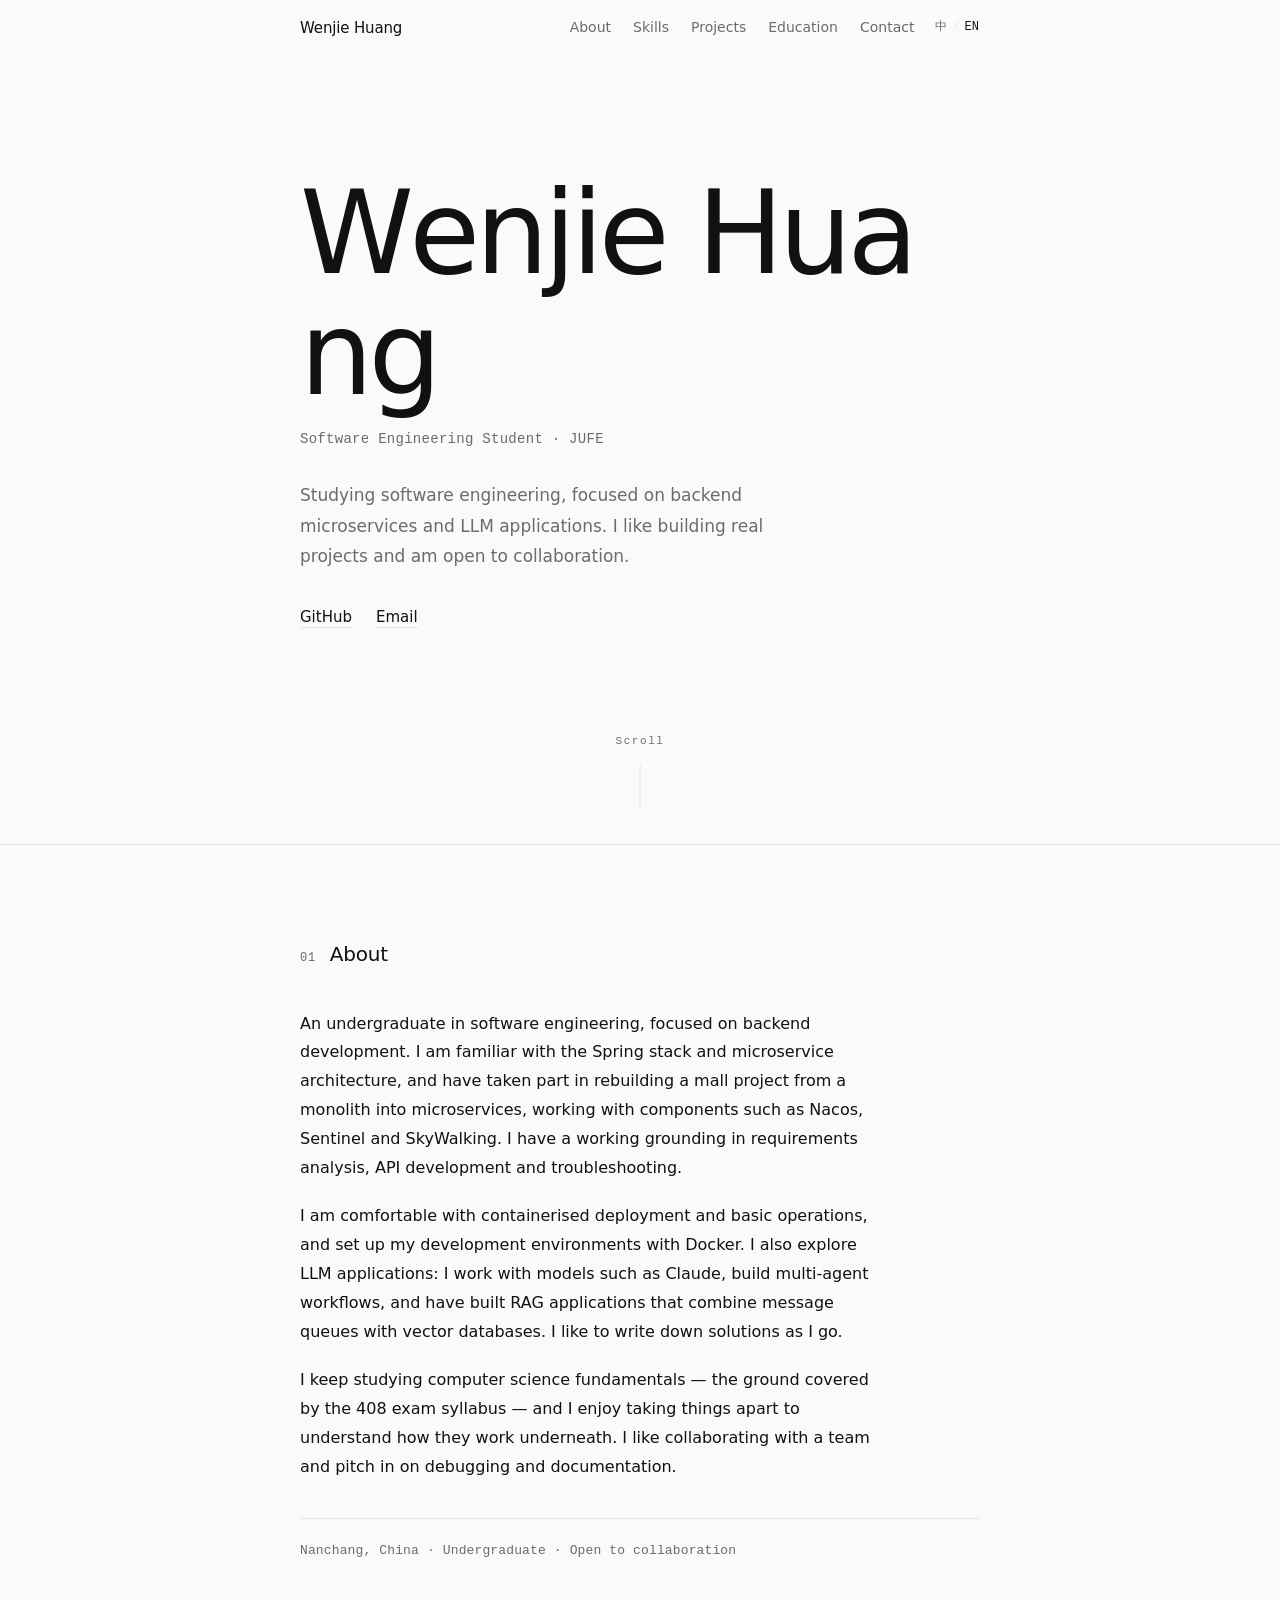
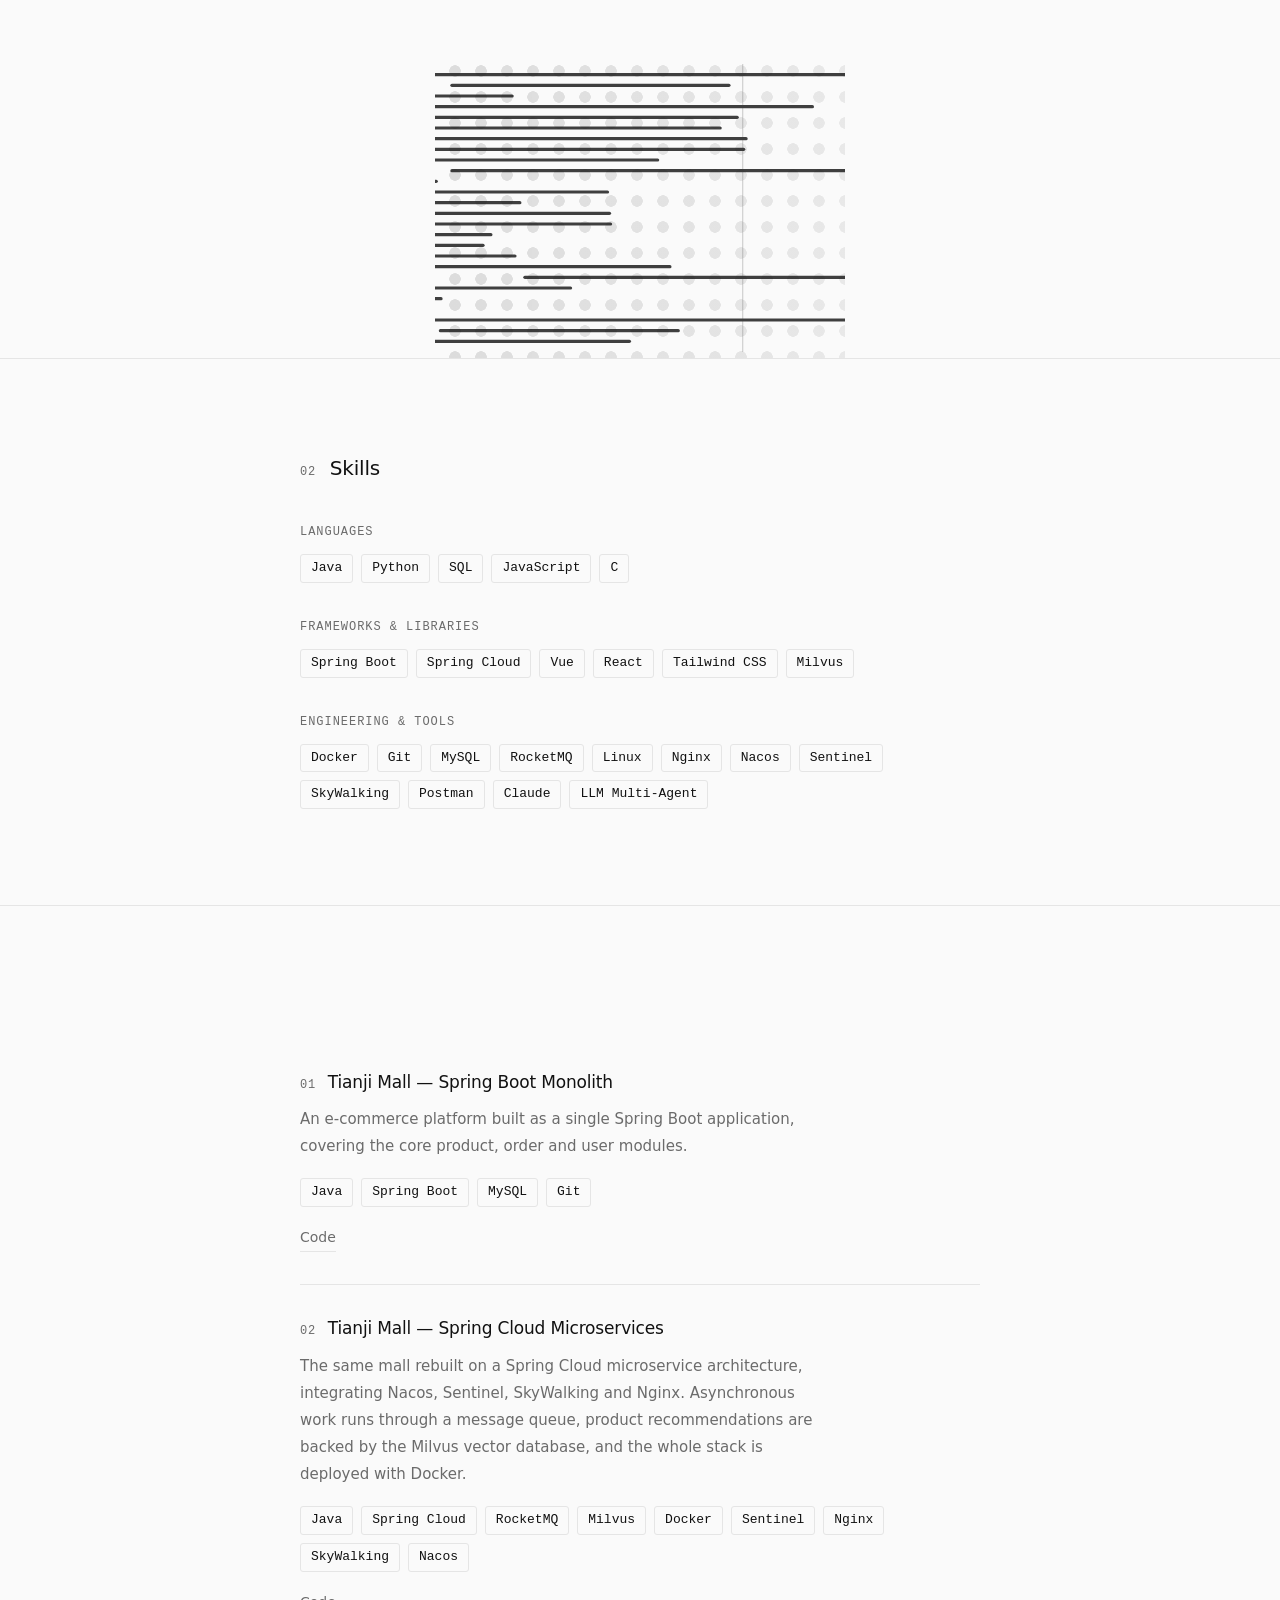
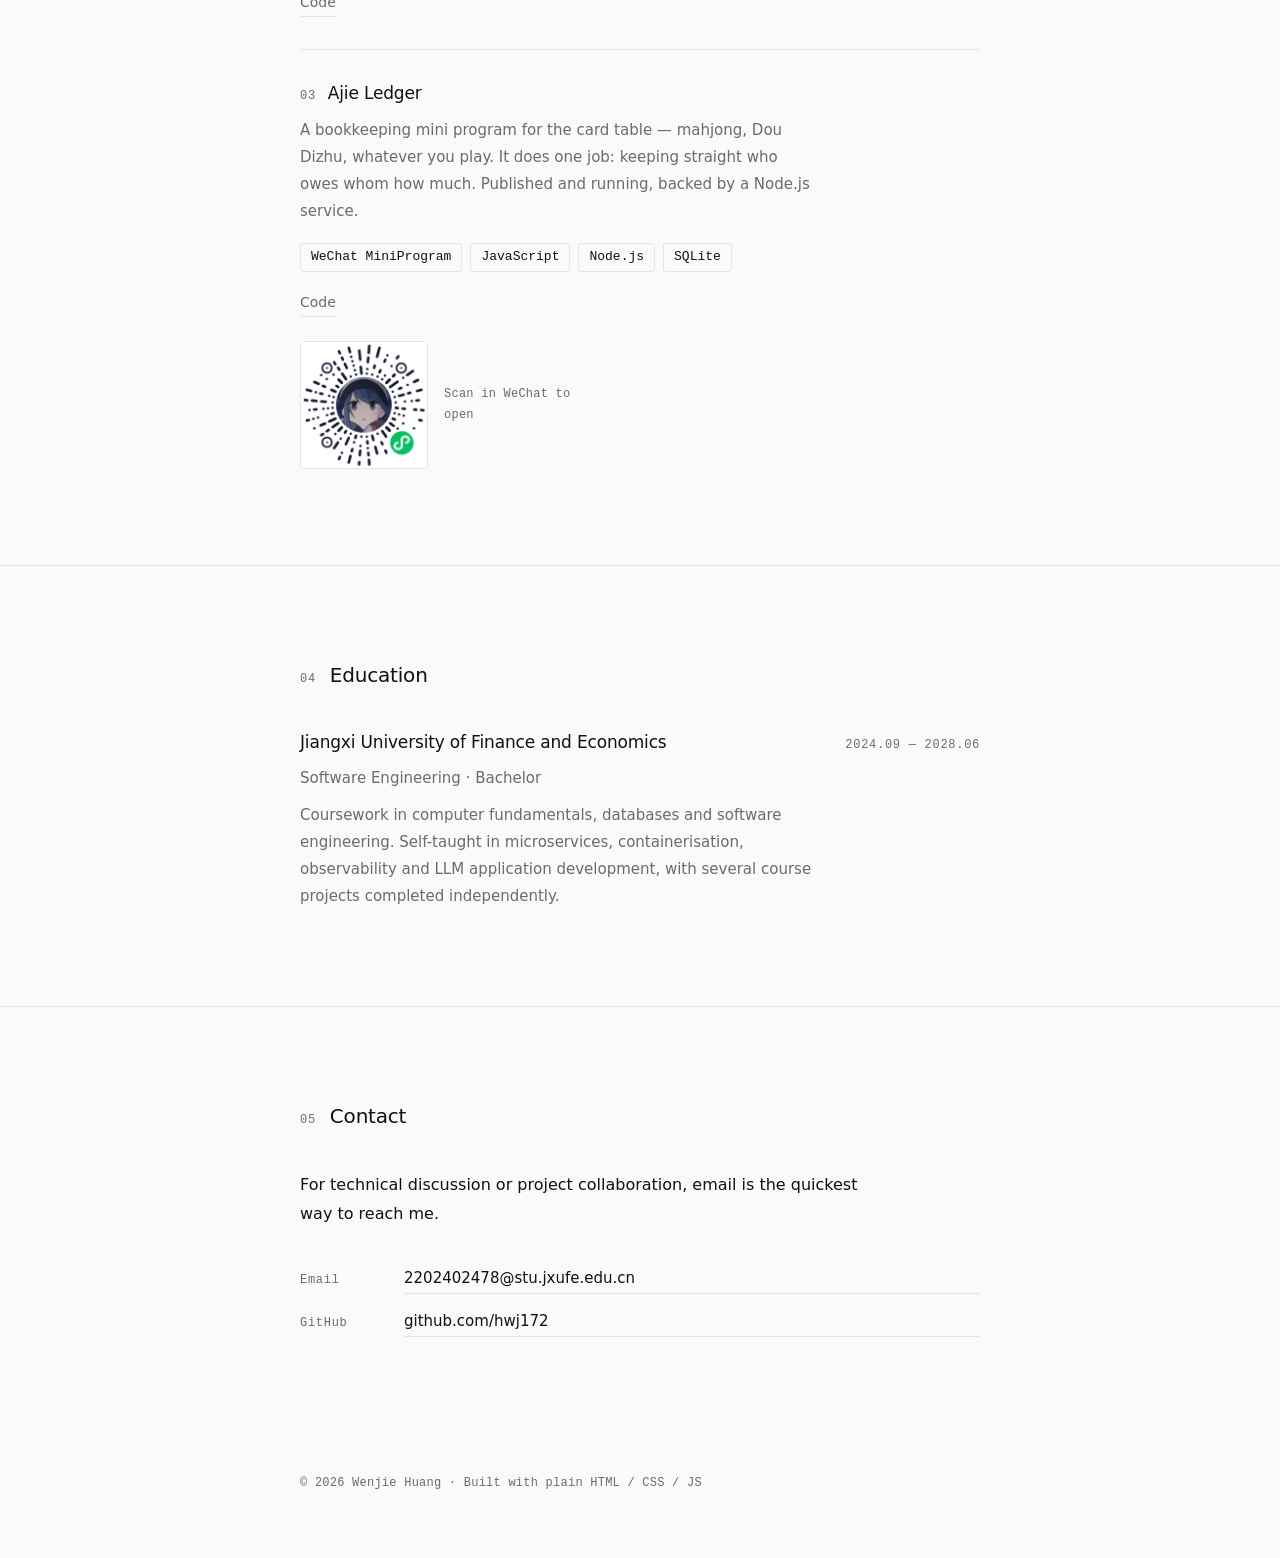
==== commit 376bd765: "Add a generated visual band with scroll-driven reveal Inserts an abstract distributed-trace waterfal" ====
--- a/index.html
+++ b/index.html
@@ -158,6 +158,17 @@
     </div>
   </section>
 
+  <!-- ══════════ 视觉带 ══════════ -->
+  <!-- 链路追踪抽象图。滚动时从中间向两侧展开，同时由半调网点逐渐显现。
+       形状来自 assets/img/visual-trace.svg（由 tools/visual/generate.py 生成），
+       颜色取 --fg，所以自动跟随明暗主题。纯装饰，对读屏隐藏。 -->
+  <div class="visual" aria-hidden="true">
+    <div class="visual-frame">
+      <div class="visual-wash"></div>
+      <div class="visual-shape"></div>
+    </div>
+  </div>
+
   <!-- ══════════ 02 技能 ══════════ -->
   <section class="section" id="skills">
     <div class="container">
--- a/assets/css/style.css
+++ b/assets/css/style.css
@@ -314,6 +314,63 @@
   100% { transform: translateY(100%); }
 }
 
+/* ═══════════ 视觉带 ═══════════ */
+/* 两个效果叠在一起，各占一层：
+     .visual-frame  外层 —— clip-path 从中间向两侧展开（滚动进度驱动）
+                    同时套一层半调网点遮罩，网点随进度变大到互相重叠
+     .visual-shape  内层 —— 用 SVG 当遮罩，铺上 --fg 颜色得到形状
+   颜色取自 --fg，所以明暗主题自动跟随，不需要两份素材。
+   --p 由 motion.js 按滚动进度写入（0→1）。 */
+/* 默认完整展开：没有 JS 时视觉带直接是成品，不会露出一条残带。
+   有 JS 才从 0 开始、交给滚动驱动 —— 与 .reveal 同一套机制。 */
+.visual {
+  --p: 1;
+  margin: 0;
+  overflow: hidden;
+}
+
+.js .visual {
+  --p: 0;
+}
+
+.visual-frame {
+  position: relative;
+  height: clamp(170px, 24vw, 300px);
+  /* 展开：未滚动到时只露中间 32% */
+  clip-path: inset(0 calc((1 - var(--p)) * 34%) 0 calc((1 - var(--p)) * 34%));
+}
+
+/* 半调网点作用在这一层：它是一块连续的渐变，网点才能正常发挥。
+   放在线条上会把细线打断成虚线，反而像渲染坏了。 */
+.visual-wash {
+  position: absolute;
+  inset: 0;
+  background: linear-gradient(90deg,
+    transparent 0%,
+    color-mix(in srgb, var(--fg) 14%, transparent) 26%,
+    color-mix(in srgb, var(--fg) 9%, transparent) 58%,
+    transparent 100%);
+  -webkit-mask-image: radial-gradient(circle, #000 5.5px, transparent 6px);
+  mask-image: radial-gradient(circle, #000 5.5px, transparent 6px);
+  -webkit-mask-size: calc(26px - var(--p) * 20px) calc(26px - var(--p) * 20px);
+  mask-size: calc(26px - var(--p) * 20px) calc(26px - var(--p) * 20px);
+  -webkit-mask-repeat: repeat;
+  mask-repeat: repeat;
+}
+
+.visual-shape {
+  position: absolute;
+  inset: 0;
+  background: var(--fg);
+  opacity: 0.8;
+  -webkit-mask-image: url("../img/visual-trace.svg");
+  mask-image: url("../img/visual-trace.svg");
+  -webkit-mask-size: 100% 100%;
+  mask-size: 100% 100%;
+  -webkit-mask-repeat: no-repeat;
+  mask-repeat: no-repeat;
+}
+
 .hero-role {
   margin-top: 12px;
   font-family: var(--font-mono);
@@ -678,6 +735,9 @@
   .hero-cue-line::after { animation: none; opacity: 0; }
   .magnetic { transition: none; }
 
+  /* 视觉带直接给成品，不做展开与网点显现 */
+  .visual { --p: 1 !important; }
+
   *, *::before, *::after {
     animation-duration: 0.01ms !important;
     transition-duration: 0.01ms !important;
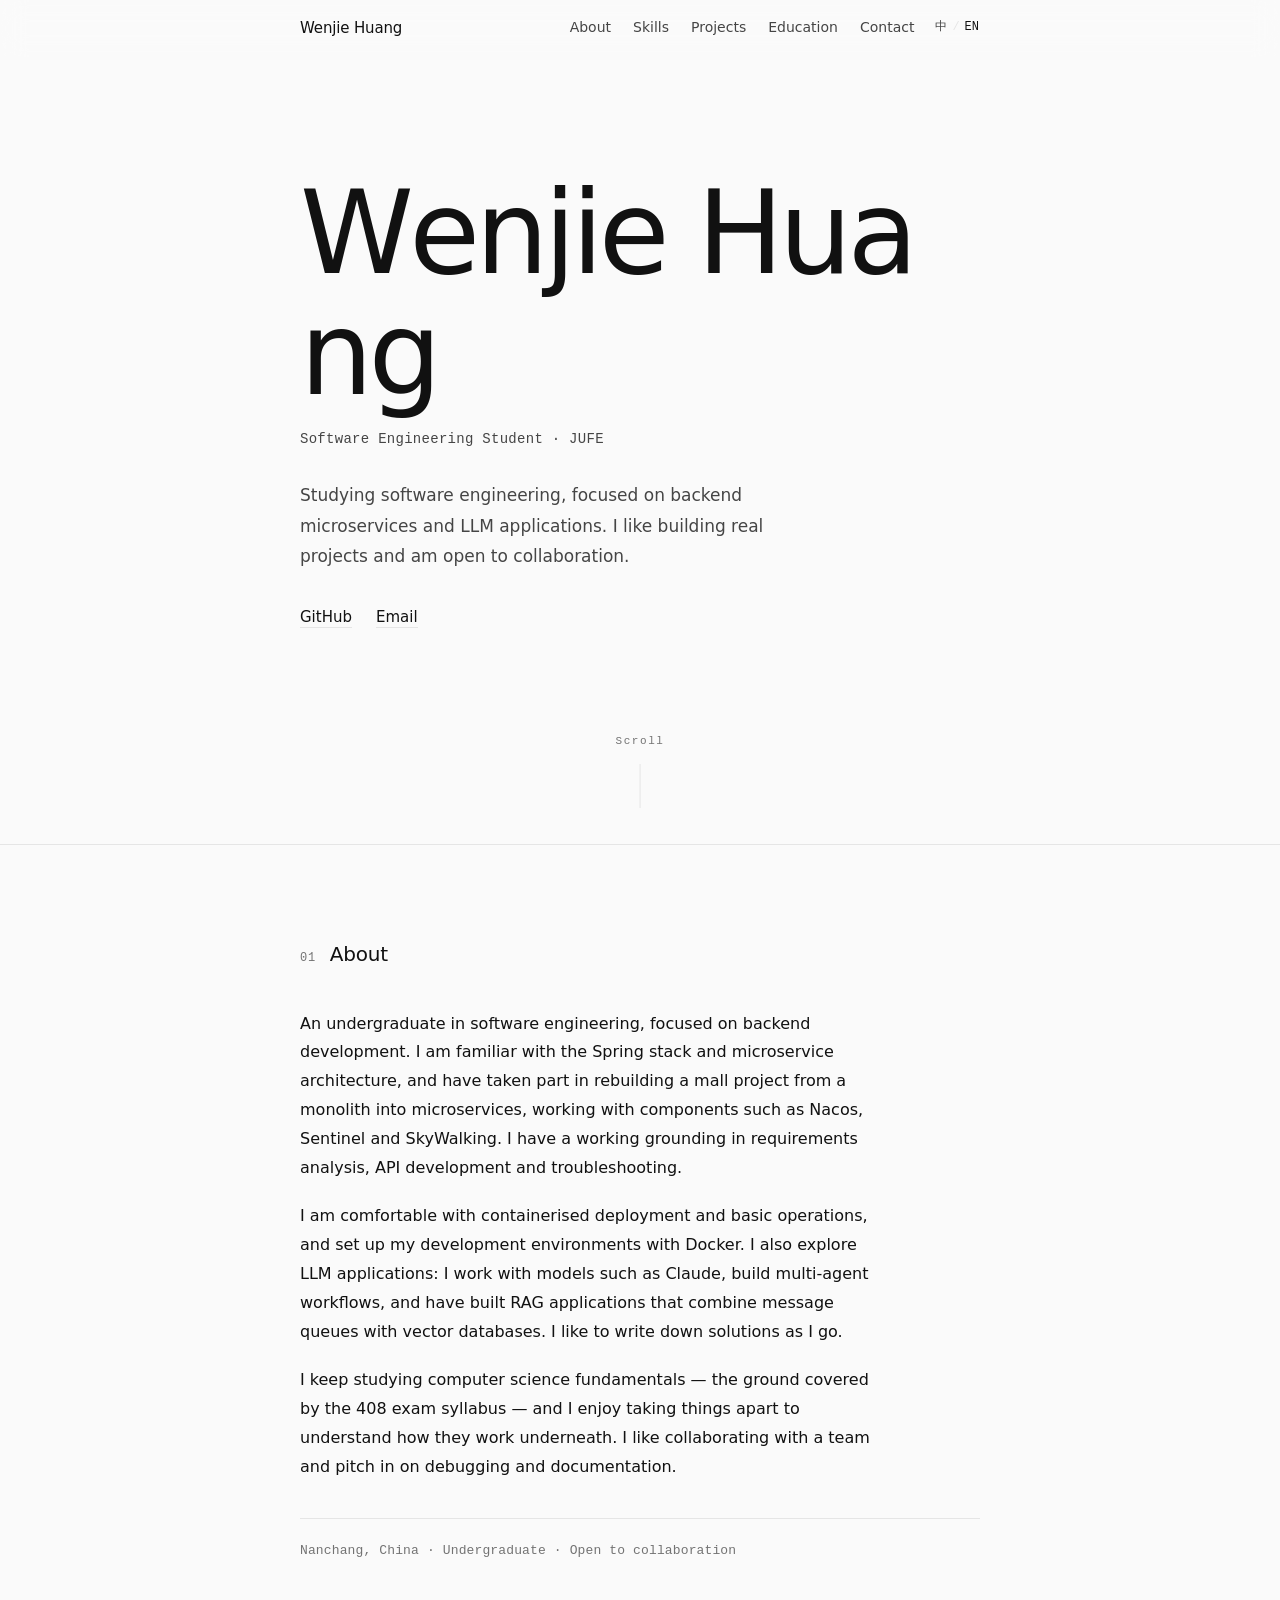
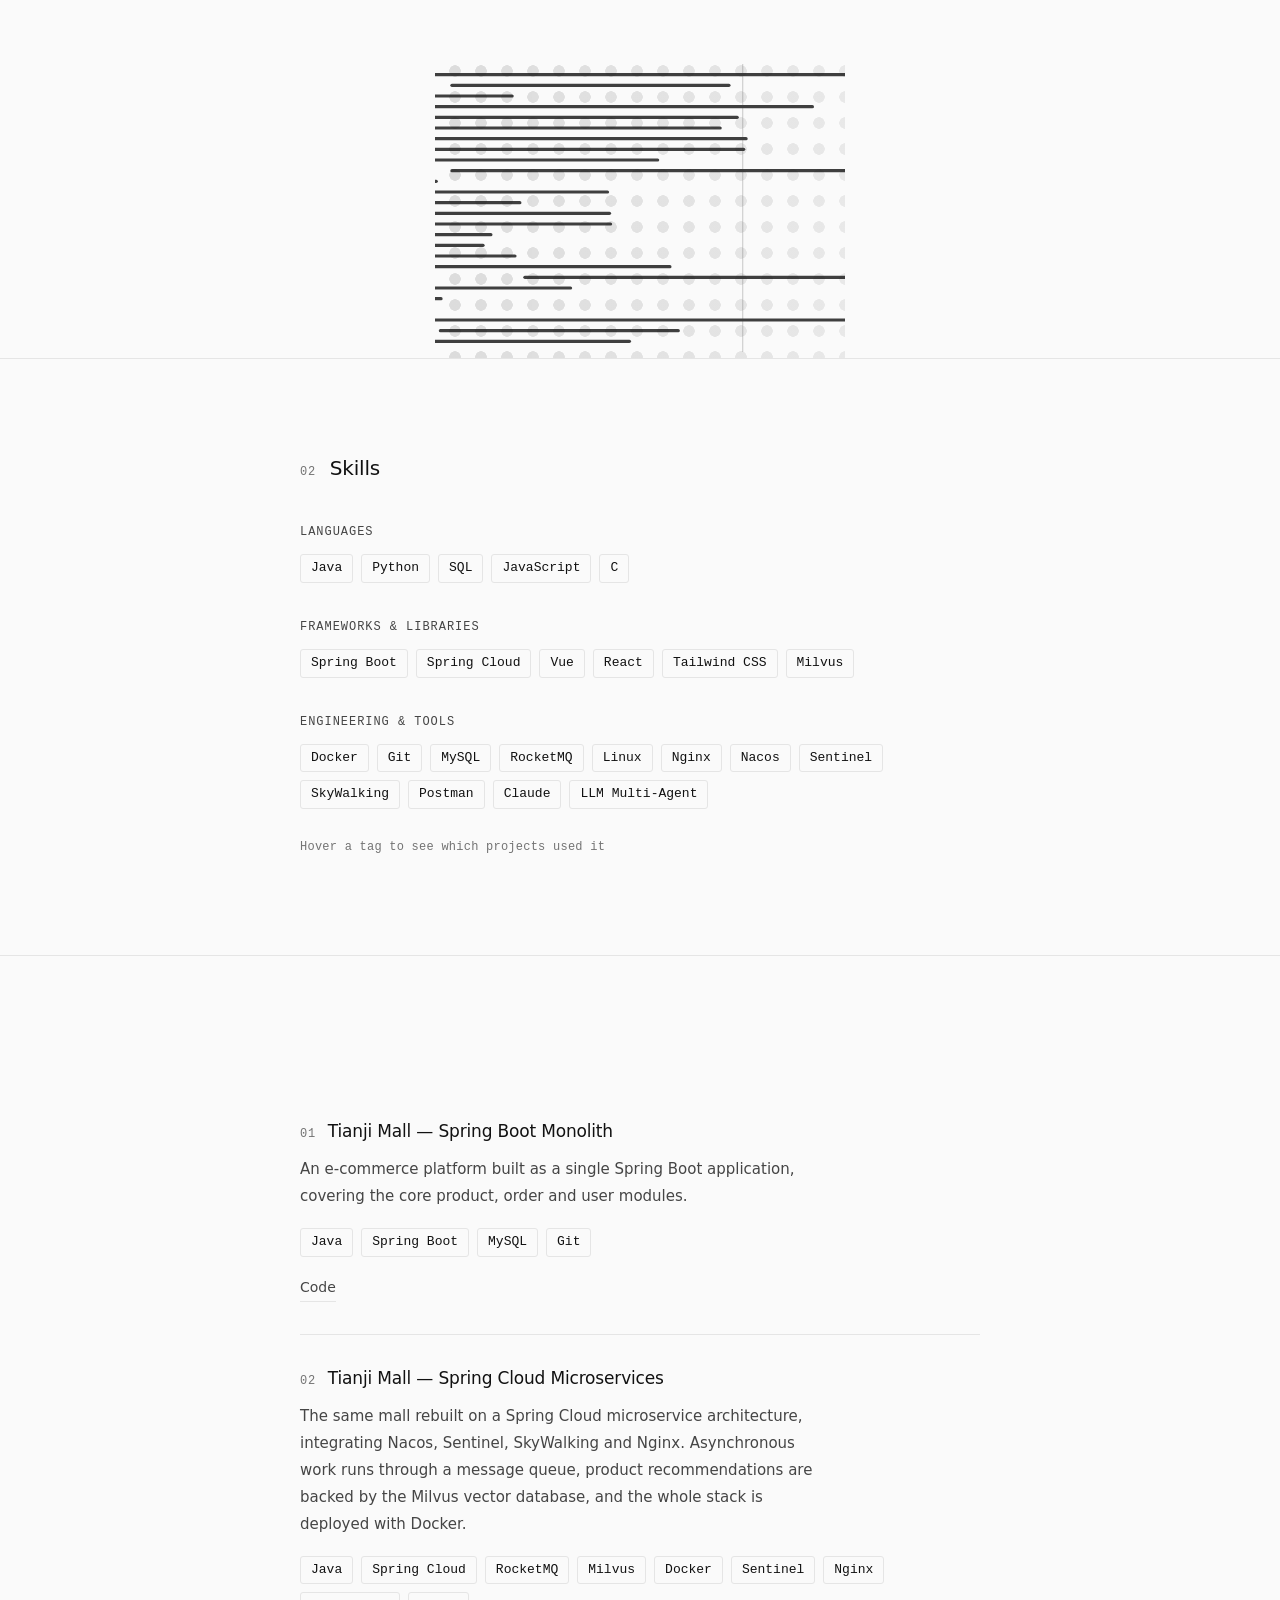
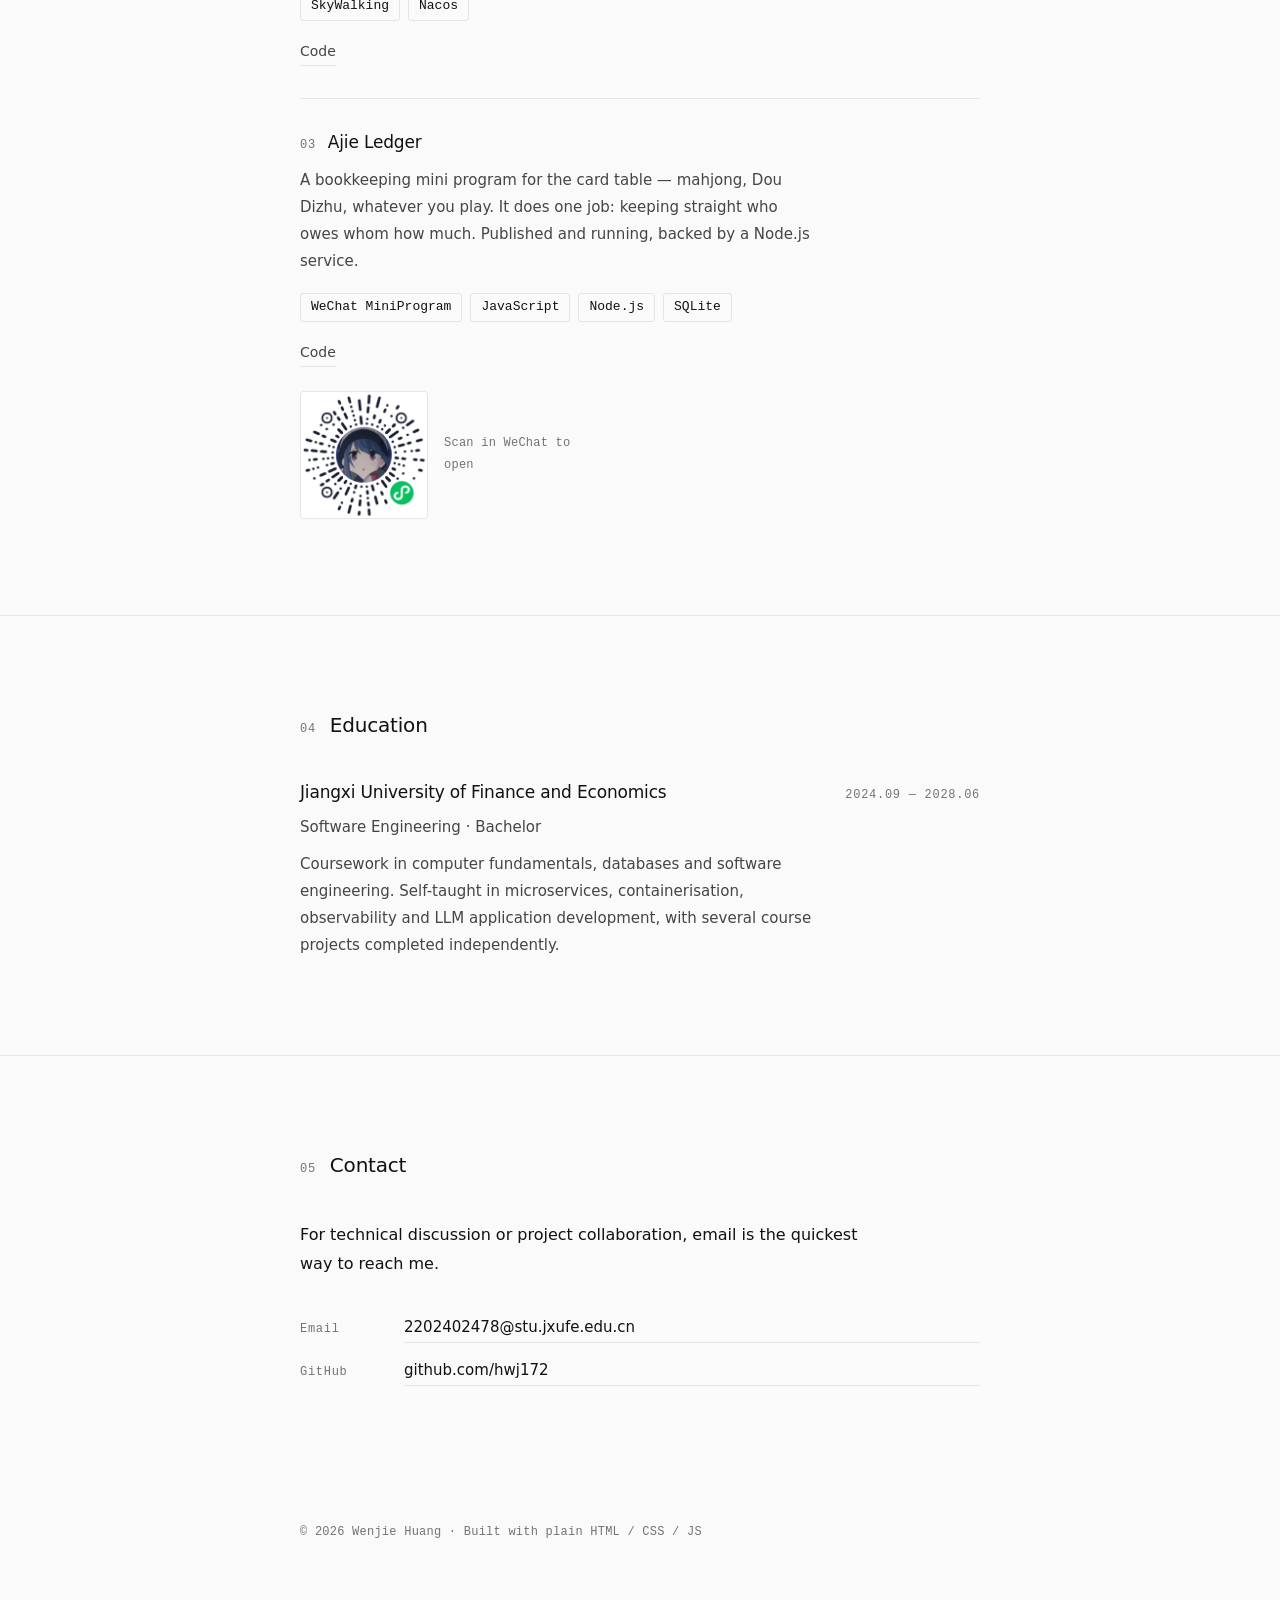
==== commit 6532a657: "Link skills to the projects that used them Hovering a skill tag now keeps the projects that used it," ====
--- a/index.html
+++ b/index.html
@@ -219,6 +219,11 @@
           </ul>
         </div>
       </div>
+
+      <!-- 联动提示：不写这句，访客不会知道标签能悬停 -->
+      <p class="skill-hint reveal" data-i18n="skills.hint">
+        悬停标签，可看哪些项目用到了它
+      </p>
     </div>
   </section>
 
--- a/assets/css/style.css
+++ b/assets/css/style.css
@@ -9,8 +9,9 @@
   color-scheme: light dark;
 
   --bg:     #FAFAFA;
-  --fg:     #111111;
-  --muted:  #6B6B6B;
+  --fg:     #111111;   /* 主：标题、正文、项目名 */
+  --muted:  #454545;   /* 次：描述、标签、导航 */
+  --faint:  #737373;   /* 弱：序号、meta、页脚等元信息 */
   --line:   #E5E5E5;
   --nav-bg: rgba(250, 250, 250, 0.82);
 
@@ -28,8 +29,9 @@
 @media (prefers-color-scheme: dark) {
   :root {
     --bg:     #0E0E0E;
-    --fg:     #EDEDED;
-    --muted:  #8A8A8A;
+    --fg:     #EDEDED;   /* 主 */
+    --muted:  #B4B4B4;   /* 次 */
+    --faint:  #7C7C7C;   /* 弱。7A 只有 4.4997:1，差一丝不达标，抬一格到 4.64 */
     --line:   #222222;
     --nav-bg: rgba(14, 14, 14, 0.82);
   }
@@ -153,7 +155,7 @@
   font-family: var(--font-mono);
   font-size: 11px;
   letter-spacing: 0.08em;
-  color: var(--muted);
+  color: var(--faint);
 }
 
 .rail-line {
@@ -286,7 +288,7 @@
   font-family: var(--font-mono);
   font-size: 11px;
   letter-spacing: 0.14em;
-  color: var(--muted);
+  color: var(--faint);
 }
 
 .hero-cue-line {
@@ -411,7 +413,7 @@
   font-family: var(--font-mono);
   font-size: 12px;
   letter-spacing: 0.06em;
-  color: var(--muted);
+  color: var(--faint);
 }
 
 .section-title {
@@ -434,7 +436,7 @@
   font-family: var(--font-mono);
   font-size: 13px;
   letter-spacing: 0.01em;
-  color: var(--muted);
+  color: var(--faint);
 }
 
 /* ═══════════ 技能 ═══════════ */
@@ -471,11 +473,40 @@
 }
 .tag:hover { border-color: var(--muted); }
 
+/* 能联动到项目的技能标签：悬停时描边加深，暗示它可交互 */
+.tag.is-linked:hover { border-color: var(--fg); }
+
+/* 技能标签联动的提示语。
+   触屏上联动是关闭的，所以这句提示也必须隐藏 ——
+   否则等于给了一个用不了的指引。 */
+.skill-hint {
+  display: none;
+}
+
+@media (hover: hover) and (pointer: fine) {
+  .skill-hint {
+    display: block;
+    margin-top: 28px;
+    font-family: var(--font-mono);
+    font-size: 12px;
+    letter-spacing: 0.02em;
+    color: var(--faint);
+  }
+}
+
+/* 悬停技能标签时：用到它的项目留下并前移，其余淡出。
+   只有精确指针设备才启用 —— 触屏没有 hover，这个状态永远不会解除。 */
+@media (hover: hover) and (pointer: fine) {
+  .project.is-dimmed { opacity: 0.24; }
+  .project.is-linked { transform: translateX(5px); }
+  .project.is-linked .tag.is-match { border-color: var(--fg); }
+}
+
 /* ═══════════ 项目 ═══════════ */
 .project {
   padding-top: 32px;
   border-top: 1px solid var(--line);
-  transition: transform 420ms var(--ease);
+  transition: transform 420ms var(--ease), opacity 320ms var(--ease);
 }
 .project:first-child { padding-top: 0; border-top: 0; }
 .project + .project { margin-top: 32px; }
@@ -496,7 +527,7 @@
   font-family: var(--font-mono);
   font-size: 12px;
   letter-spacing: 0.06em;
-  color: var(--muted);
+  color: var(--faint);
   transition: color 420ms var(--ease);
 }
 
@@ -548,7 +579,7 @@
   font-size: 12px;
   line-height: 1.8;
   letter-spacing: 0.02em;
-  color: var(--muted);
+  color: var(--faint);
 }
 
 /* ═══════════ 教育 ═══════════ */
@@ -579,7 +610,7 @@
   font-family: var(--font-mono);
   font-size: 12px;
   letter-spacing: 0.06em;
-  color: var(--muted);
+  color: var(--faint);
   white-space: nowrap;
 }
 
@@ -617,7 +648,7 @@
   font-family: var(--font-mono);
   font-size: 12px;
   letter-spacing: 0.06em;
-  color: var(--muted);
+  color: var(--faint);
 }
 
 /* ═══════════ 页脚 ═══════════ */
@@ -629,7 +660,7 @@
   font-family: var(--font-mono);
   font-size: 12px;
   letter-spacing: 0.02em;
-  color: var(--muted);
+  color: var(--faint);
 }
 
 /* ═══════════ 错落入场 ═══════════ */
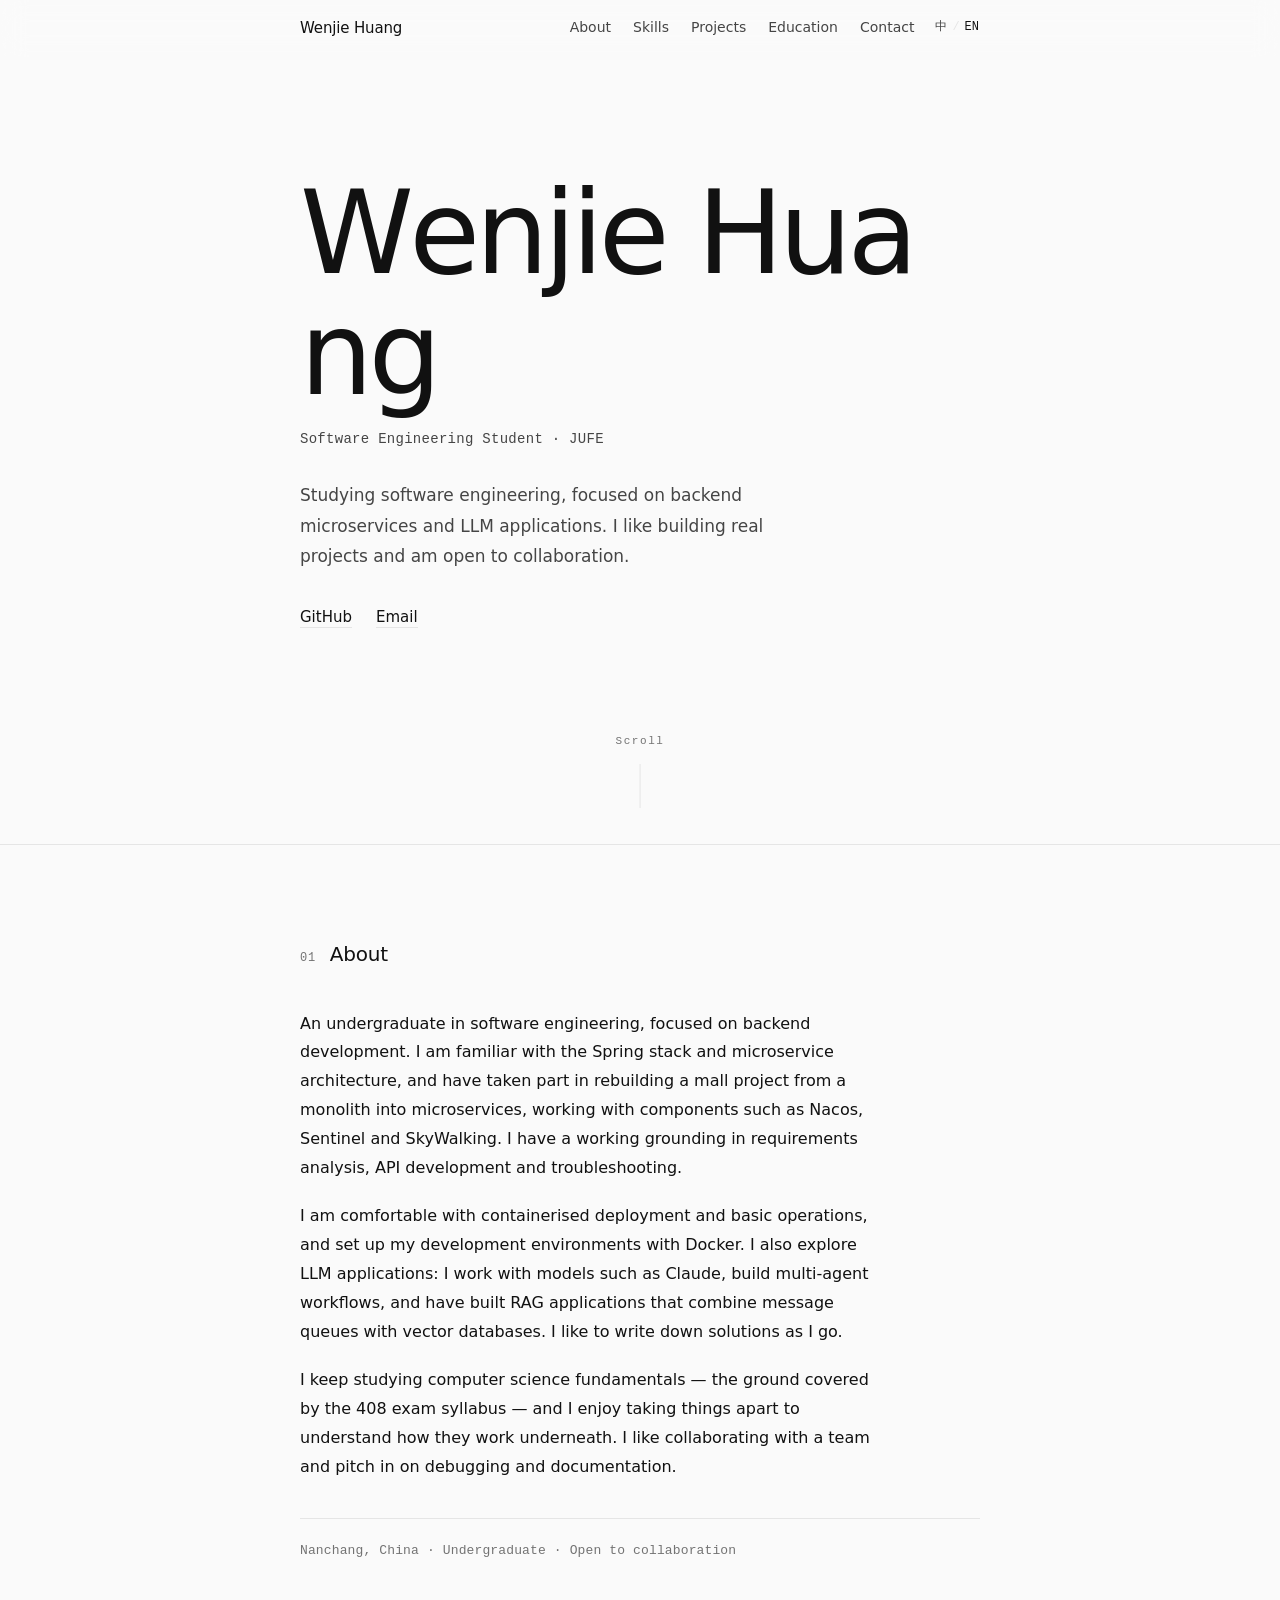
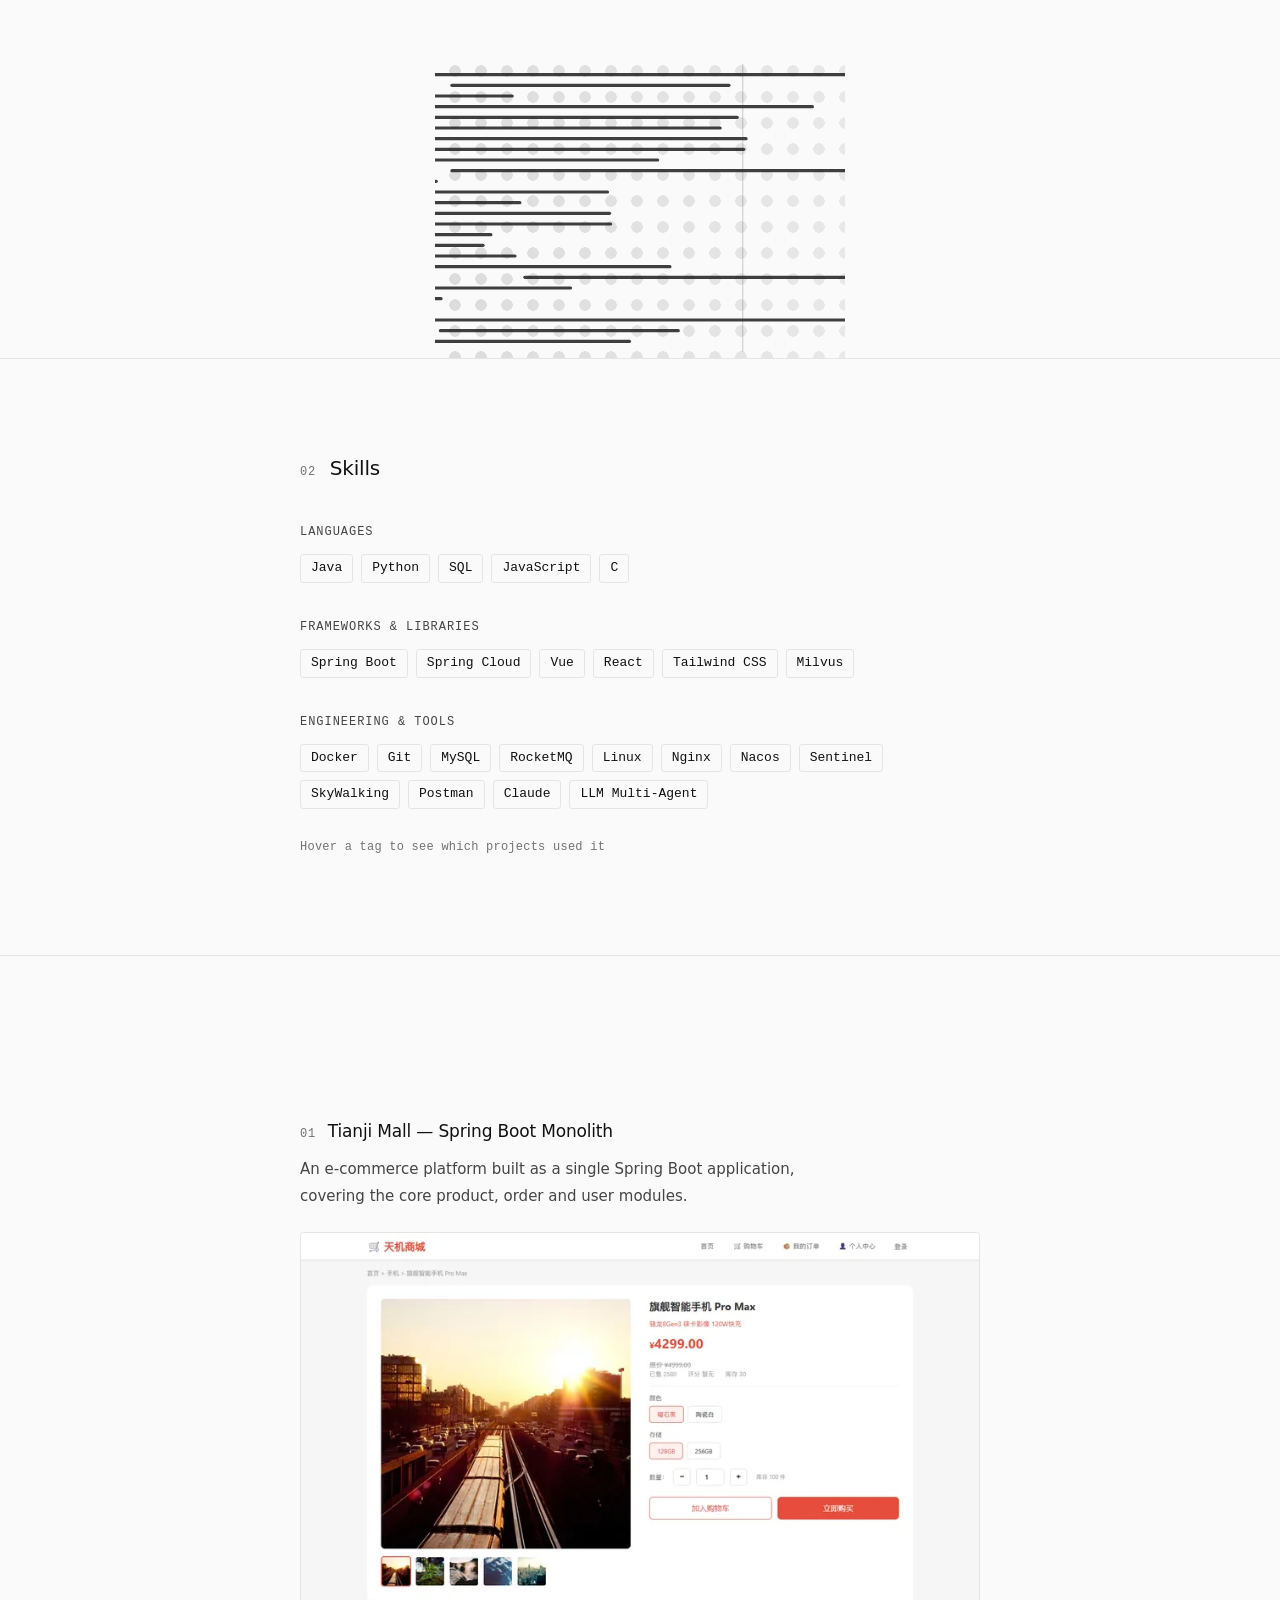
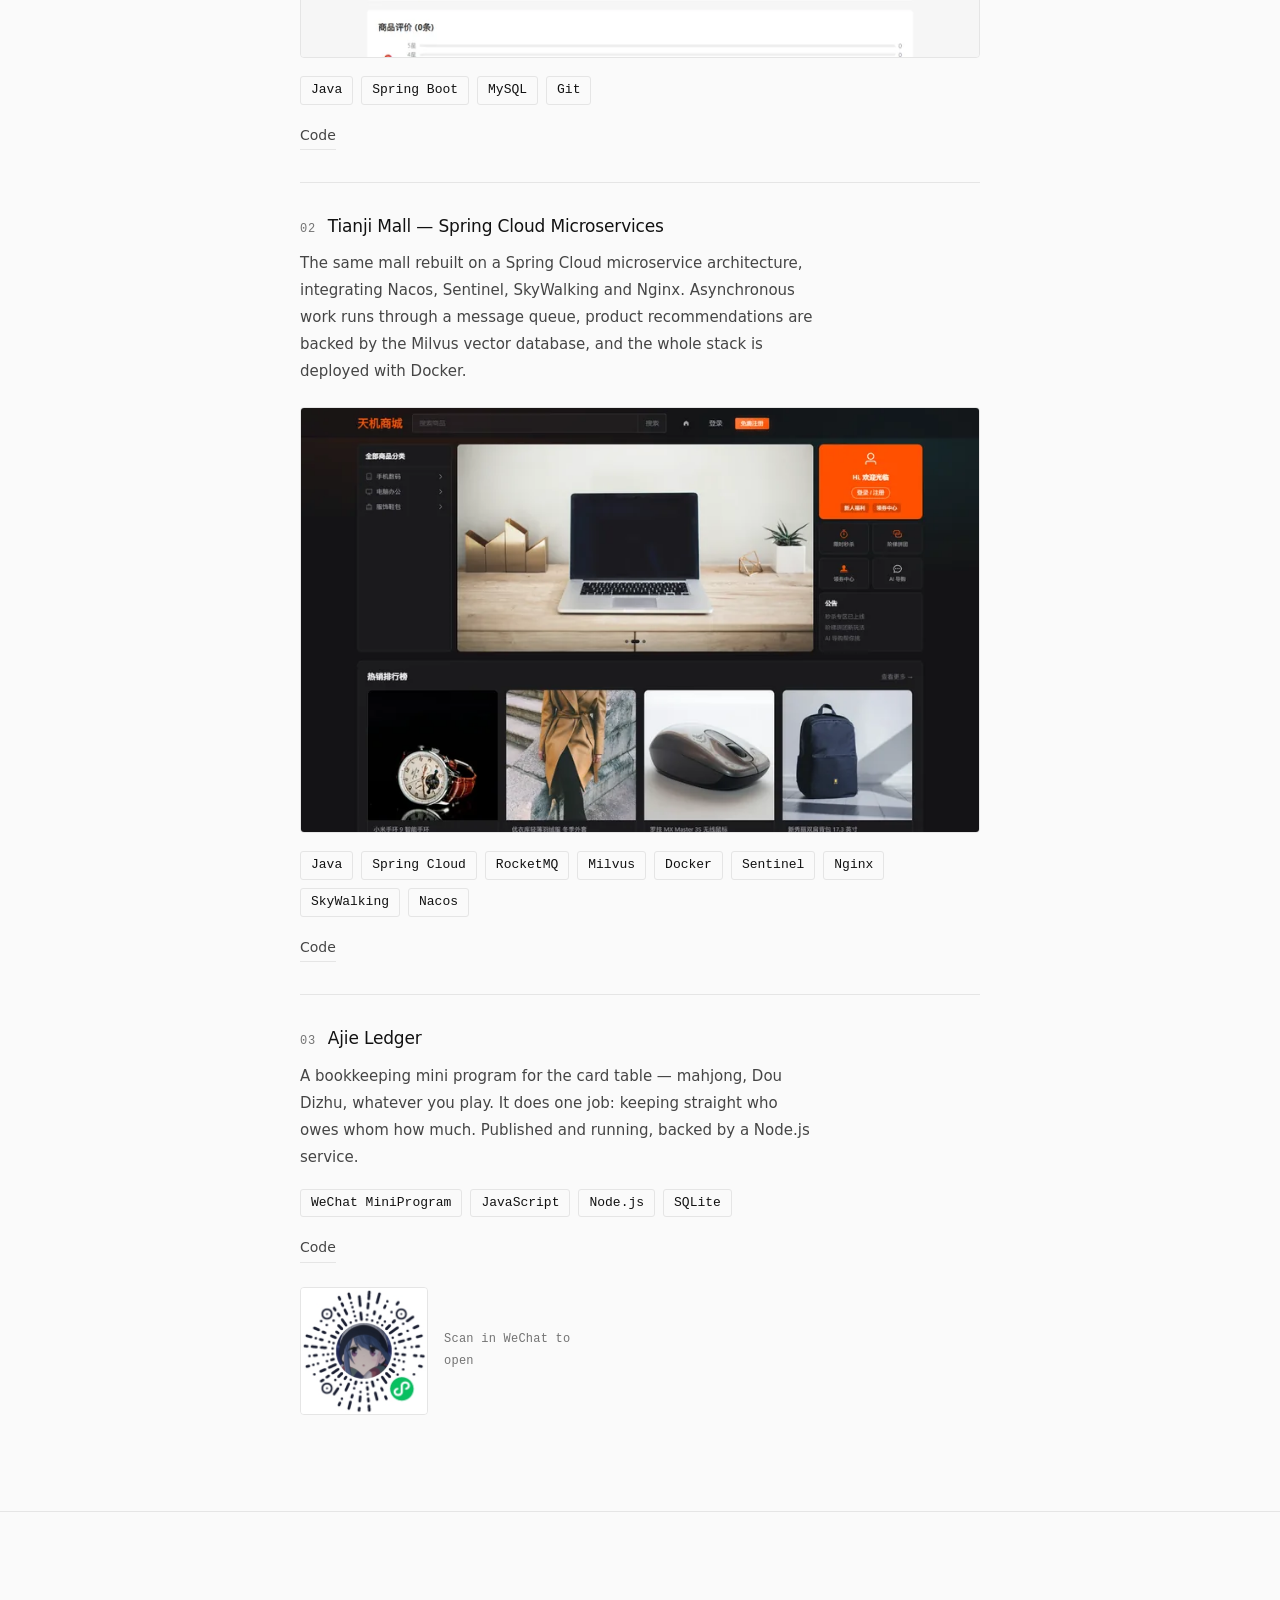
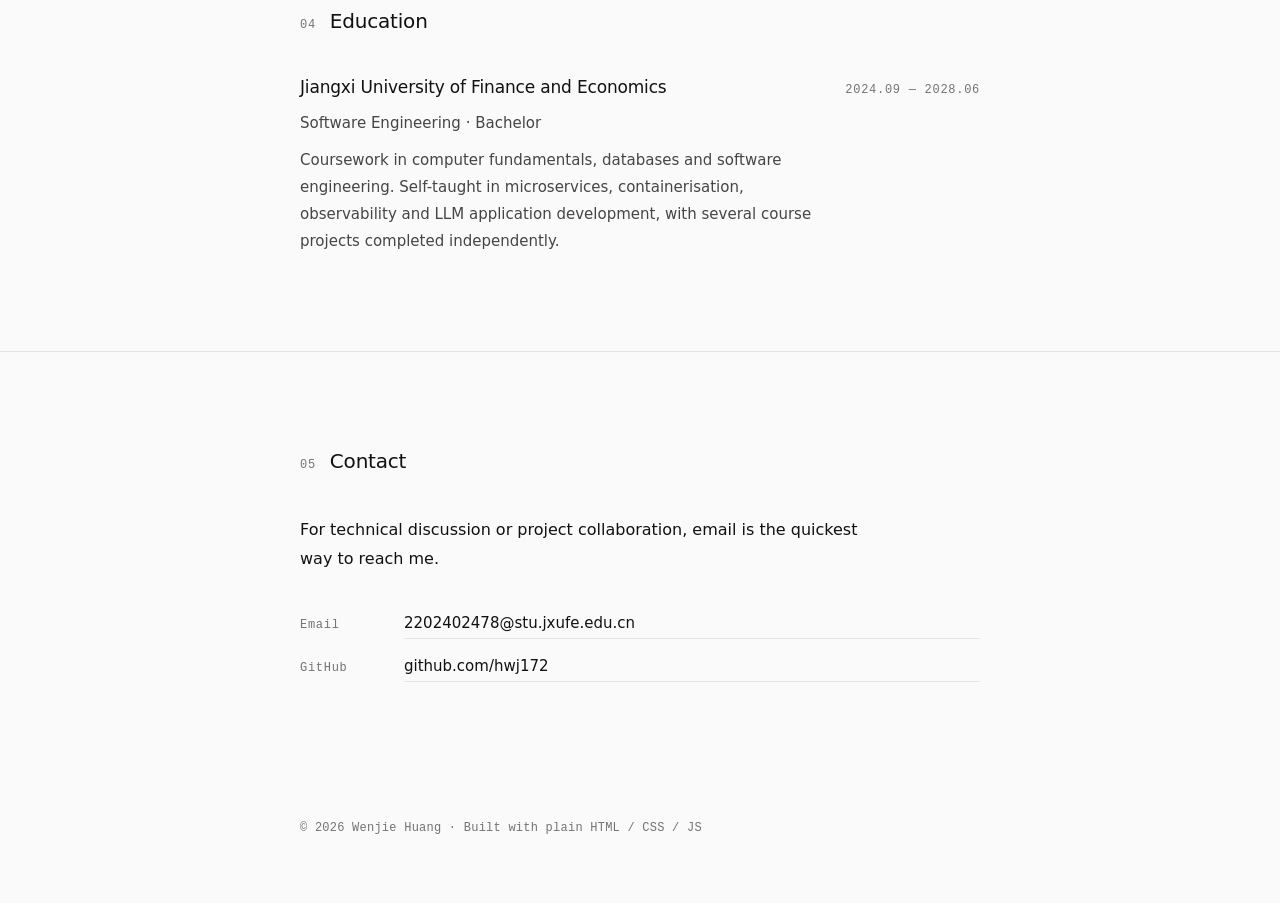
==== commit 472bd0b1: "Show product screenshots in the project cards The project section was three blocks of text with noth" ====
--- a/index.html
+++ b/index.html
@@ -246,6 +246,10 @@
           <p class="project-desc" data-i18n="projects.p1.desc">
             基于 Spring Boot 开发的单体电商平台，实现商品、订单、用户等基础电商业务模块。
           </p>
+          <figure class="project-shot">
+            <img src="./assets/img/shot-boot.webp" width="800" height="500" loading="lazy"
+                 alt="天机商城单体版的商品详情页，含规格选择、价格与评价区">
+          </figure>
           <ul class="tags">
             <li class="tag">Java</li>
             <li class="tag">Spring Boot</li>
@@ -265,6 +269,10 @@
           <p class="project-desc" data-i18n="projects.p2.desc">
             基于 Spring Cloud 微服务架构的电商系统，整合 Nacos、Sentinel、SkyWalking、Nginx，用消息队列做异步处理，接入 Milvus 向量库实现商品推荐，Docker 容器化部署。
           </p>
+          <figure class="project-shot">
+            <img src="./assets/img/shot-mall.webp" width="800" height="500" loading="lazy"
+                 alt="天机商城微服务版的首页，含分类导航、轮播与热销商品">
+          </figure>
           <ul class="tags">
             <li class="tag">Java</li>
             <li class="tag">Spring Cloud</li>
--- a/assets/css/style.css
+++ b/assets/css/style.css
@@ -546,6 +546,20 @@
   color: var(--muted);
 }
 
+/* 项目缩略图。深色截屏配浅色页面用一个细边框收住，当作「屏幕窗口」看，
+   而不是把它处理成灰阶——那样就看不出项目原本的样子了。 */
+.project-shot {
+  margin: 22px 0 0;
+}
+
+.project-shot img {
+  display: block;
+  width: 100%;
+  height: auto;
+  border: 1px solid var(--line);
+  border-radius: 4px;
+}
+
 .project .tags { margin-top: 18px; }
 
 .project-links {
